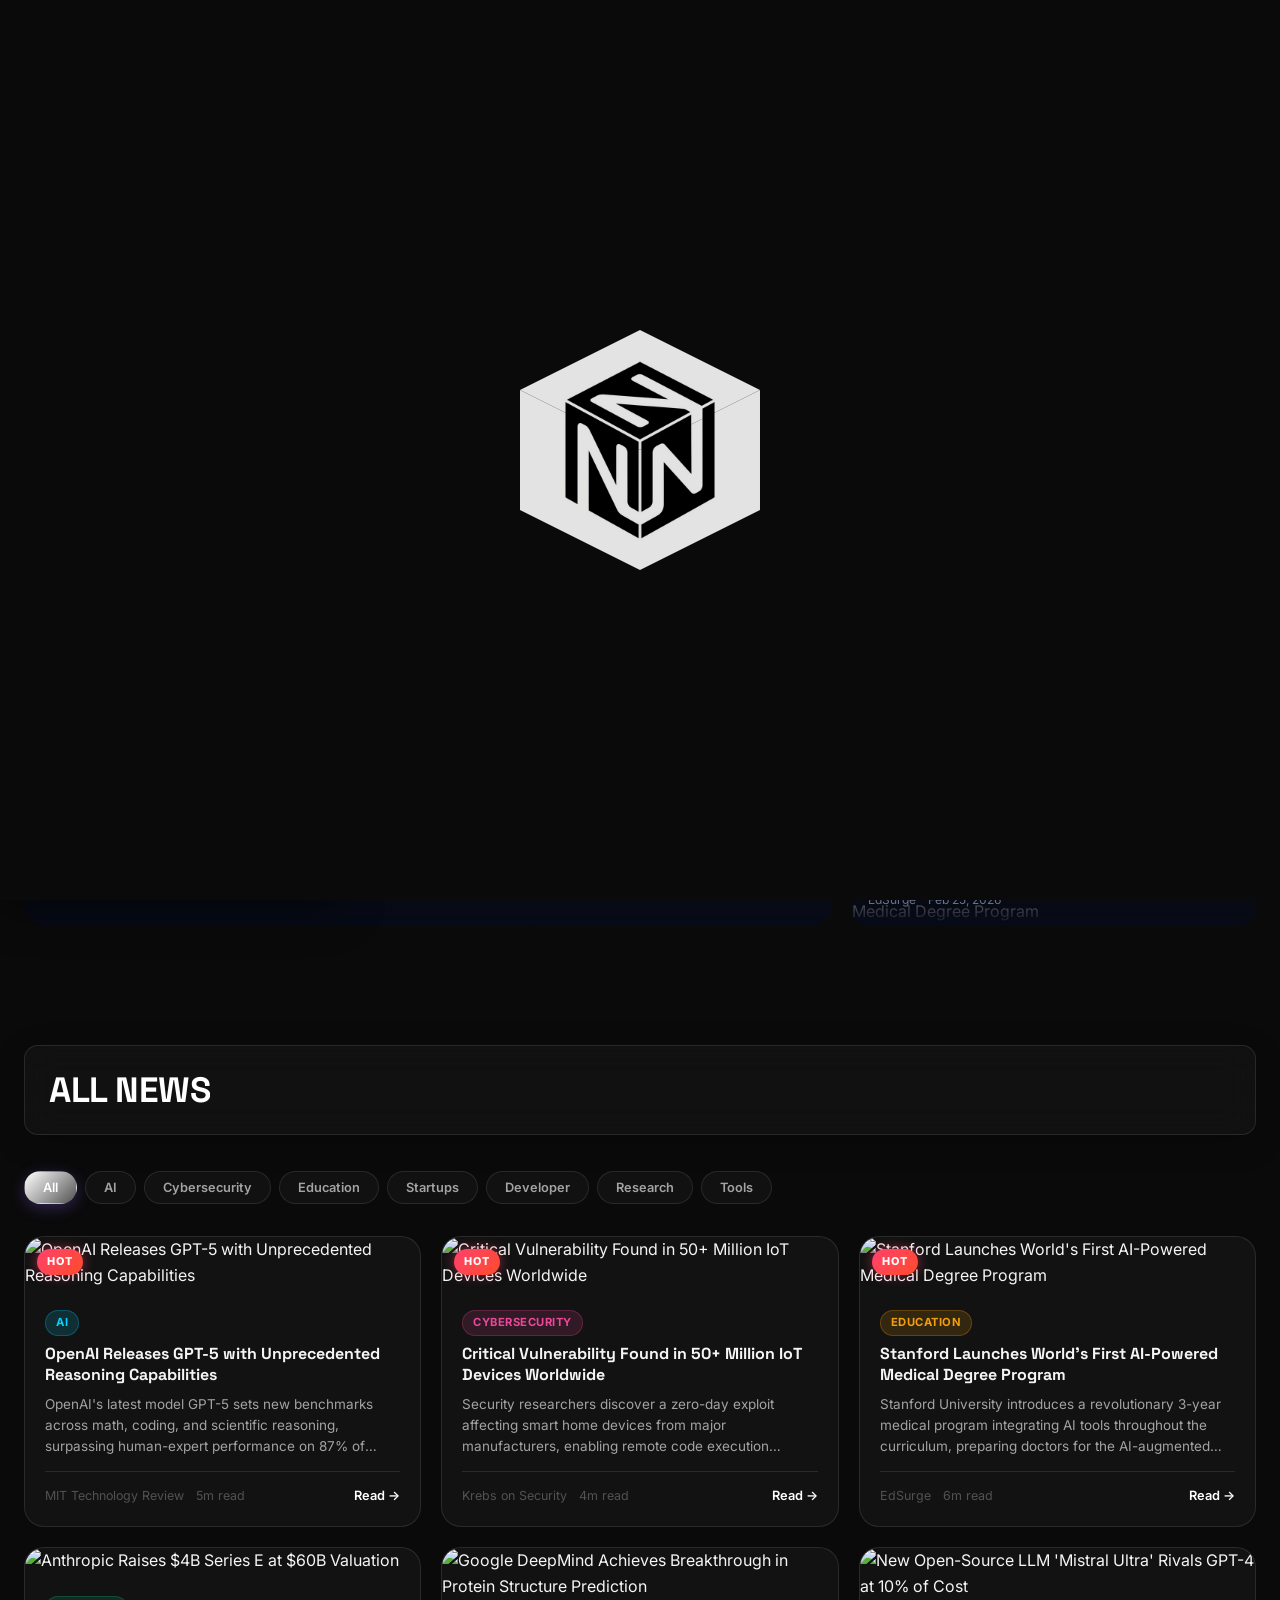
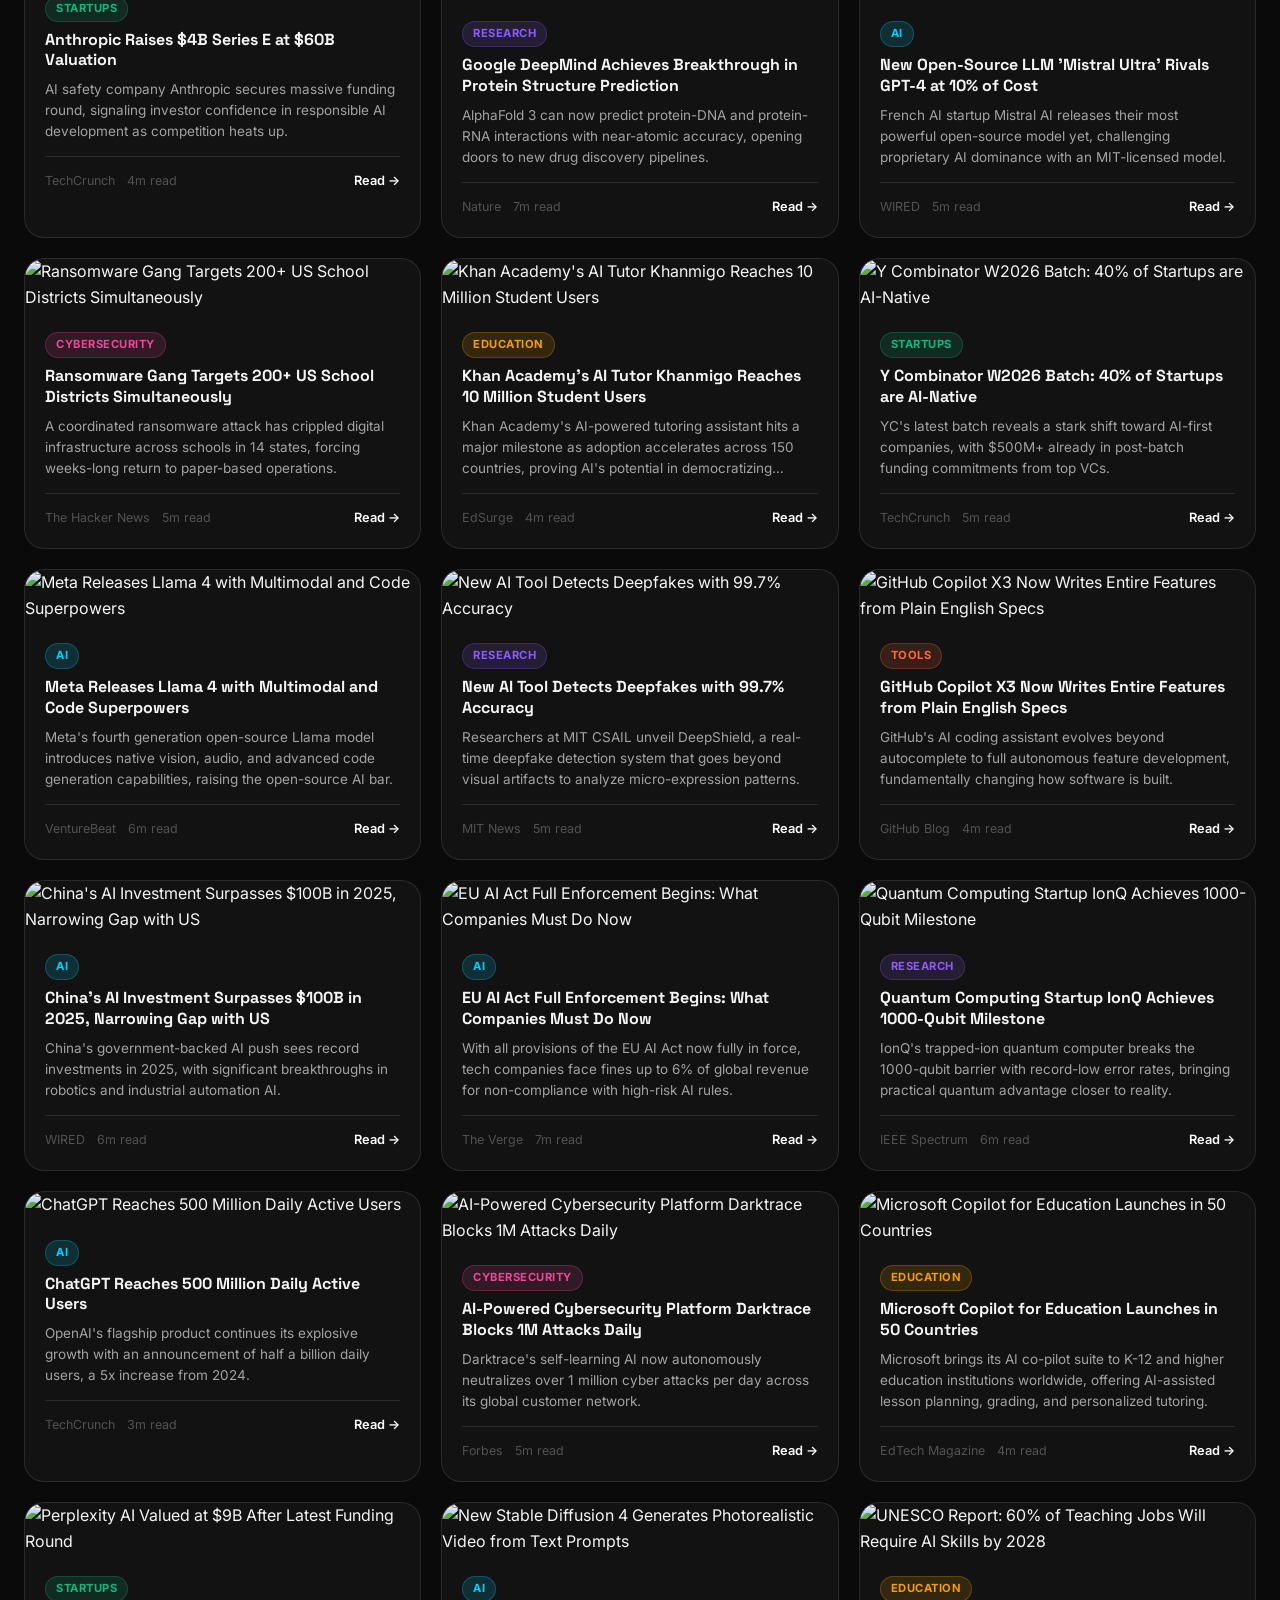
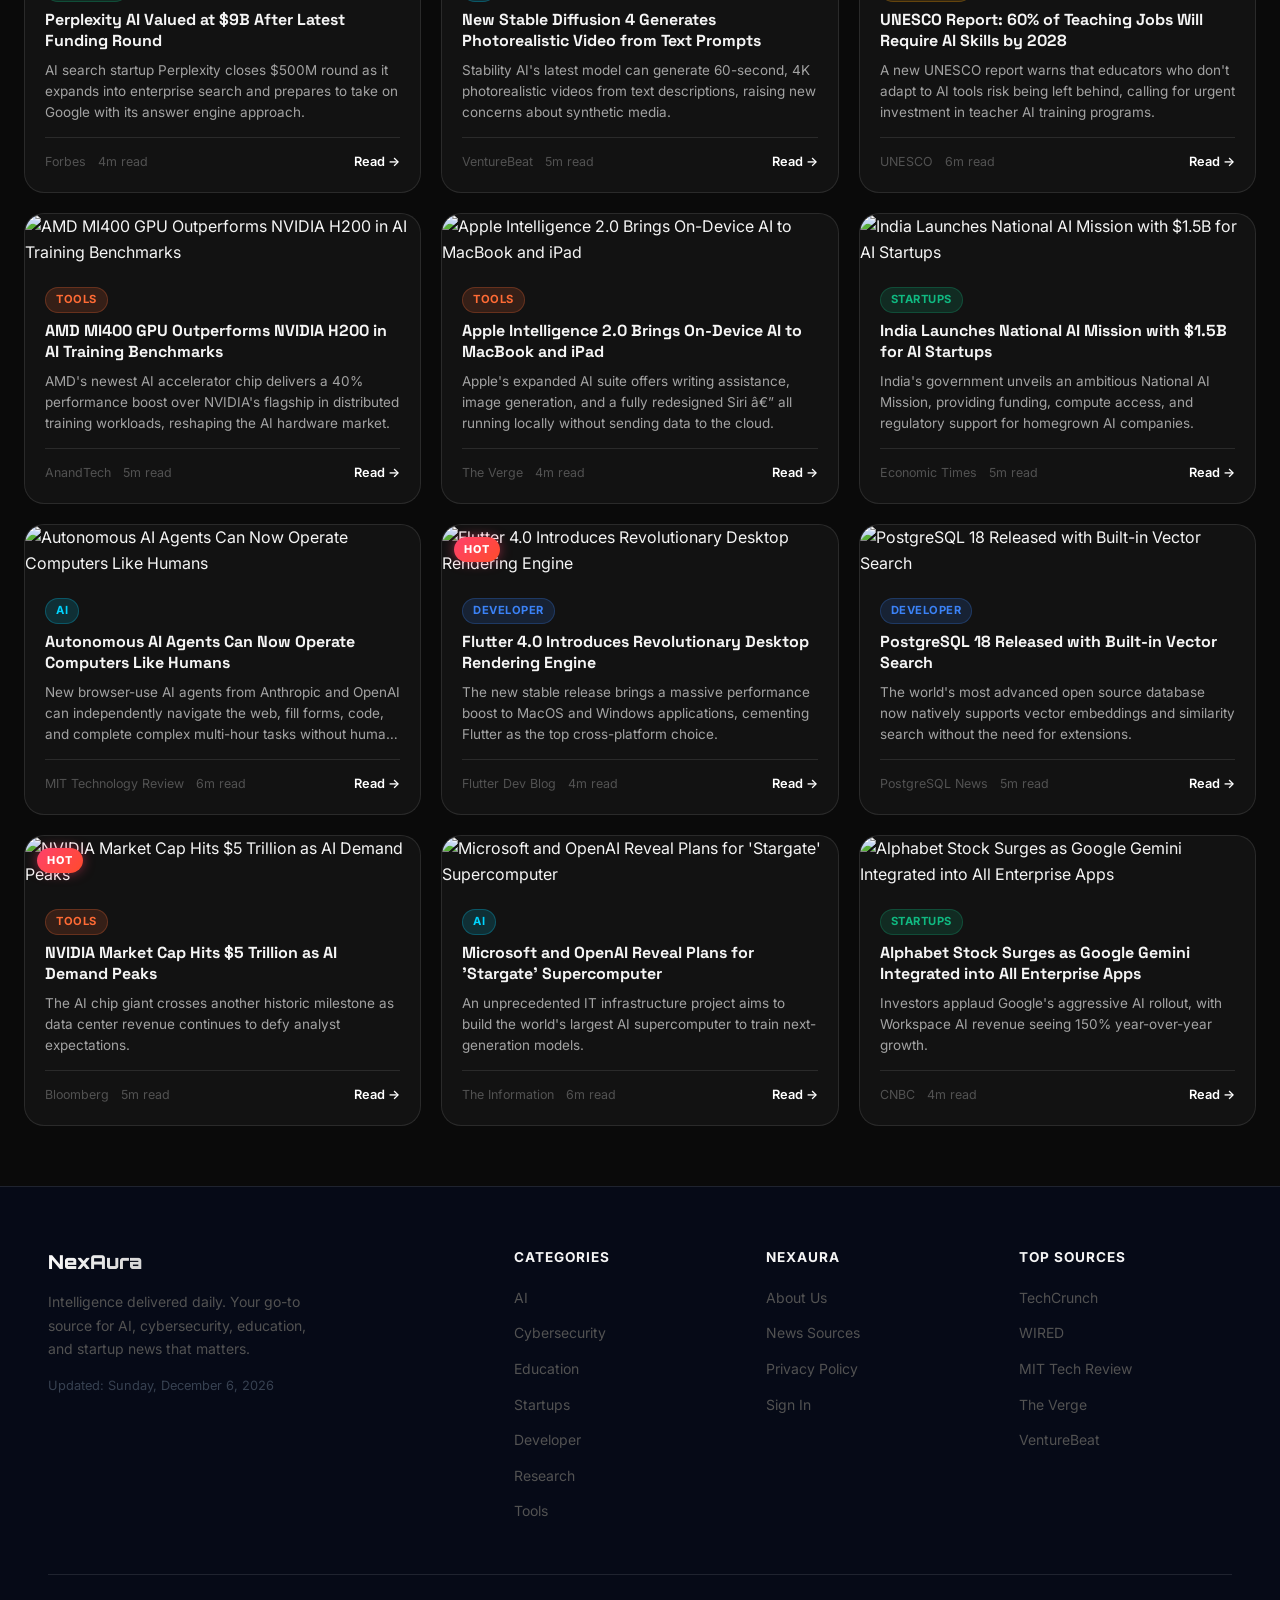
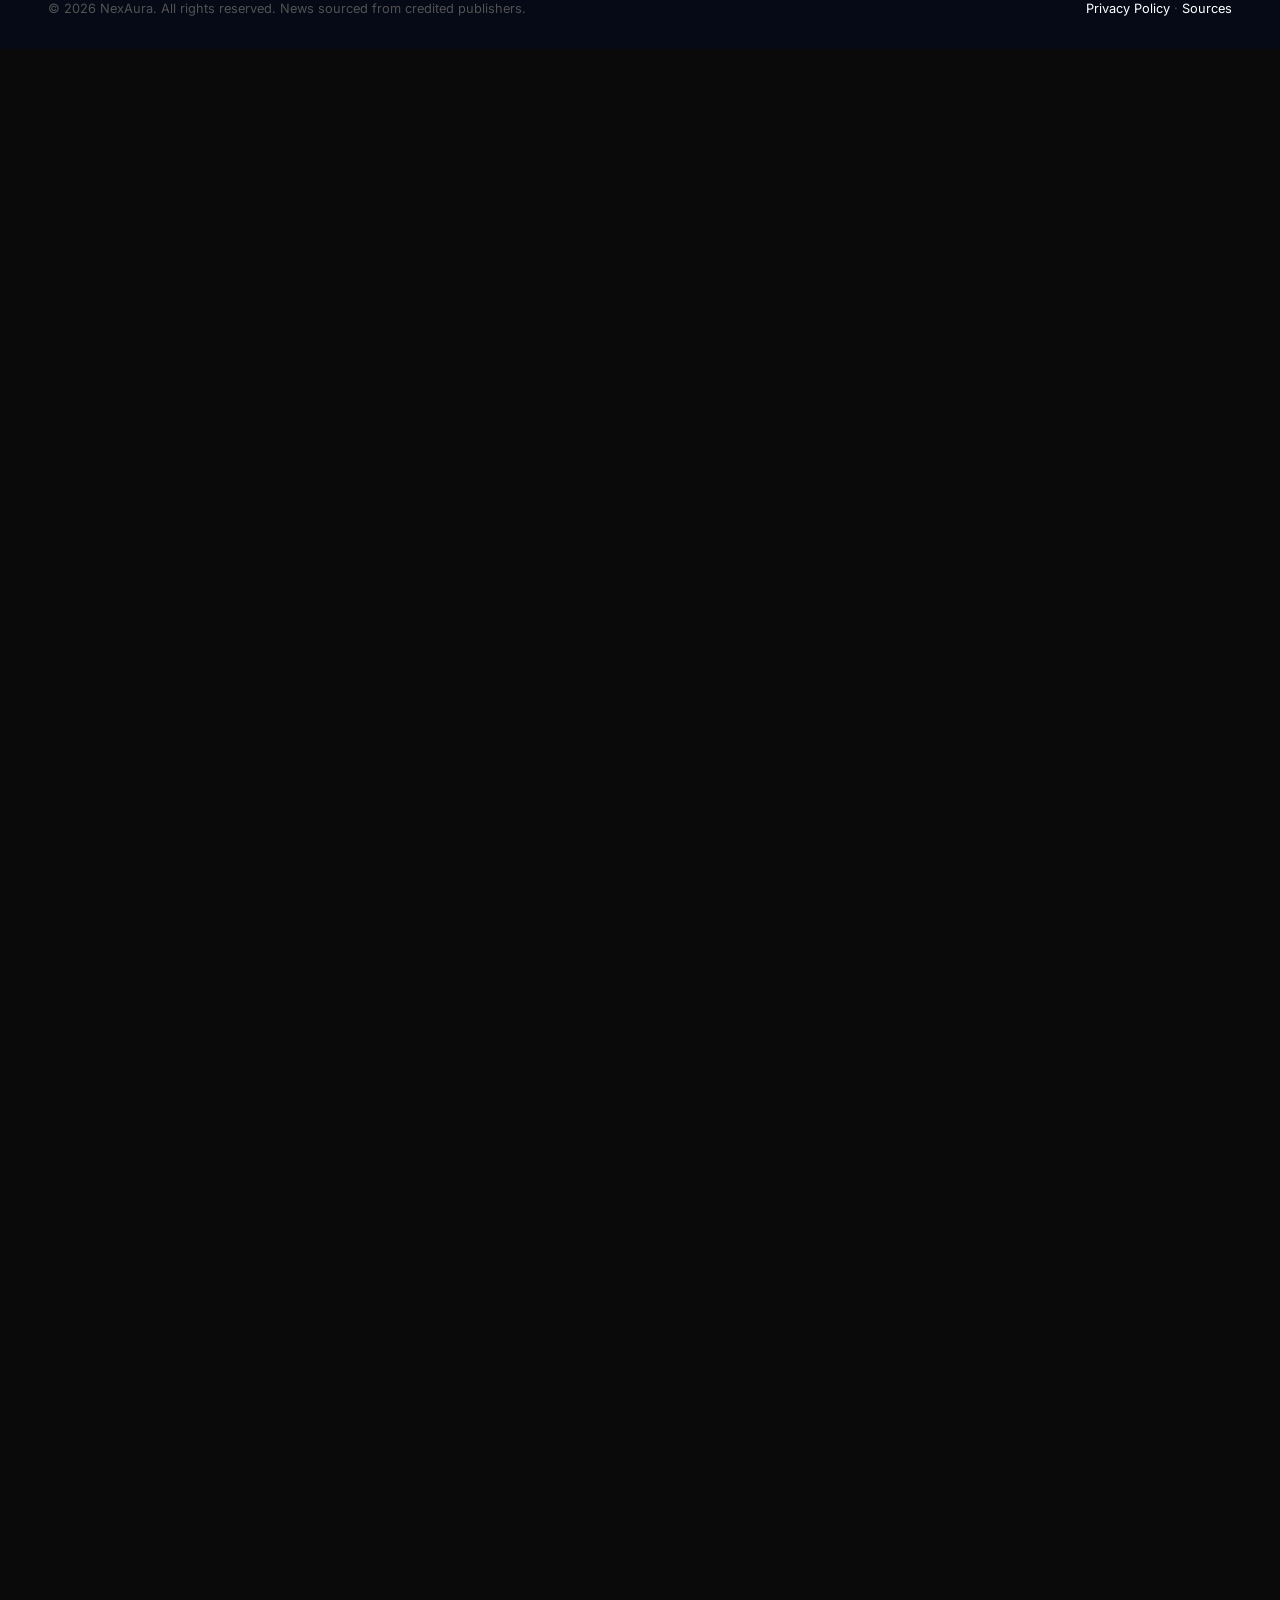
==== index.html @ 293a05e3 "Add files via upload" ====
﻿<!DOCTYPE html>
<html lang="en">

<head>
  <meta charset="UTF-8" />
  <meta name="viewport" content="width=device-width, initial-scale=1.0" />
  <title>NexAura – AI & Tech News Hub</title>
  <meta name="description"
    content="NexAura delivers the latest AI, cybersecurity, education, and startup news. Stay ahead with personalized tech intelligence." />
  <meta name="keywords"
    content="AI news, artificial intelligence, cybersecurity, tech startups, education, machine learning" />
  <link rel="icon" href="assets/logo.png" type="image/png" />
  <link rel="stylesheet" href="css/style.css" />
</head>

<body> <!-- -- Intro Loading Screen -- -->
  <div id="introLoader" class="intro-loader">
    <div class="logo-assembly" id="logoAssembly">
      <div class="logo-part part-top" style="background-image: url('assets/logo.png');"></div>
      <div class="logo-part part-left" style="background-image: url('assets/logo.png');"></div>
      <div class="logo-part part-right" style="background-image: url('assets/logo.png');"></div>
    </div>
  </div>

  <!-- Animated Background -->
  <div class="bg-streaks" aria-hidden="true">
    <div class="bg-streak"></div>
    <div class="bg-streak"></div>
    <div class="bg-streak"></div>
    <div class="bg-streak"></div>
    <div class="bg-streak"></div>
    <div class="bg-streak"></div>
    <div class="bg-streak"></div>
    <div class="bg-streak"></div>
  </div>

  <!-- ── Navbar ─────────────────────────────────────── -->
  <nav class="navbar" id="navbar">
    <a class="nav-logo" href="index.html">
      <img src="assets/logo.png" alt="NexAura Logo" />
      <span class="nav-logo-text">NexAura</span>
    </a>

    <!-- Desktop Search -->
    <div class="nav-search">
      <span class="search-icon"></span>
      <input type="text" class="search-input" placeholder="Search AI, cybersecurity, startups…" autocomplete="off" />
      <div class="search-results-dropdown" id="searchDropdown"></div>
    </div>

    <!-- Desktop Nav -->
    <div class="nav-links nav-links-desktop">
      <a href="index.html" class="nav-link active">Home</a>
      <a href="sources.html" class="nav-link">Sources</a>
      <a href="about.html" class="nav-link">About</a>
    </div>

    <a href="login.html" class="btn-login" id="navLoginBtn">
      <span></span> Sign In
    </a>

    <!-- Hamburger -->
    <div class="hamburger" id="hamburger">
      <span></span><span></span><span></span>
    </div>
  </nav>

  <!-- Mobile Nav -->
  <div class="mobile-nav" id="mobileNav">
    <a href="index.html" class="nav-link active"> Home</a>
    <a href="sources.html" class="nav-link"> Sources</a>
    <a href="about.html" class="nav-link"> About</a>
    <div class="mobile-search">
      <input type="text" class="search-input" placeholder="Search news…" autocomplete="off" />
    </div>
  </div>

  <!-- ── Hero ───────────────────────────────────────── -->
  <section class="hero relative">
    <div class="container">
      <div class="hero-badge">
        <span class="dot"></span> Live Intelligence Feed
      </div>
      <h1>
        The Future of Tech,<br />
        <span class="gradient-text">Delivered Daily</span>
      </h1>
      <p>AI breakthroughs, cybersecurity alerts, startup launches, and cutting-edge research — all in one place,
        personalized for you.</p>
      <div class="hero-actions">
        <a href="#news" class="btn btn-primary">
          Explore News
        </a>
        <a href="login.html" class="btn btn-outline">
          Personalize Feed
        </a>
      </div>
    </div>
  </section>

  <!-- ── Breaking News Ticker ────────────────────────── -->
  <div class="ticker-wrap">
    <div class="ticker-label">BREAKING</div>
    <div class="ticker-content" id="tickerContent"></div>
  </div>

  <!-- ── Main Content ────────────────────────────────── -->
  <main class="container" id="news">

    <!-- Hot News -->
    <section class="section">
      <div class="section-header">
        <h2 class="section-title">
          <span class="icon"></span>
          Hot & Trending
        </h2>
        <a href="#allNews" class="btn btn-outline" style="padding:8px 18px;font-size:0.8rem;">View All →</a>
      </div>
      <div id="hotNewsContainer"></div>
    </section>

    <!-- Personalized Section -->
    <div class="personalized-section" id="personalizedSection">
      <div class="section-header" style="margin-bottom:20px;">
        <h2 class="section-title" style="font-size:1.3rem;">
          <span class="icon">✨</span>
          Recommended for You · <span id="personalizedCatName"></span>
        </h2>
      </div>
      <div class="news-grid" id="personalizedGrid"></div>
    </div>

    <!-- Category Filter + All News -->
    <section class="section" id="allNews">
      <div class="section-header">
        <h2 class="section-title">
          All News
        </h2>
      </div>

      <!-- Category Tabs -->
      <div class="category-wrap" style="margin-bottom:28px;">
        <button class="cat-btn active" data-cat="All">All</button>
        <button class="cat-btn" data-cat="AI"> AI</button>
        <button class="cat-btn" data-cat="Cybersecurity"> Cybersecurity</button>
        <button class="cat-btn" data-cat="Education"> Education</button>
        <button class="cat-btn" data-cat="Startups"> Startups</button>
        <button class="cat-btn" data-cat="Developer"> Developer</button>
        <button class="cat-btn" data-cat="Research"> Research</button>
        <button class="cat-btn" data-cat="Tools"> Tools</button>
      </div>

      <!-- News Grid -->
      <div class="news-grid" id="newsGrid">
        <!-- Skeleton Loaders -->
        <div class="news-card">
          <div class="skeleton" style="height:200px;width:100%;border-radius:0;"></div>
          <div class="news-card-body">
            <div class="skeleton" style="height:14px;width:60%;margin-bottom:12px;"></div>
            <div class="skeleton" style="height:18px;width:90%;margin-bottom:8px;"></div>
            <div class="skeleton" style="height:14px;width:75%;margin-bottom:6px;"></div>
            <div class="skeleton" style="height:14px;width:65%;"></div>
          </div>
        </div>
        <div class="news-card">
          <div class="skeleton" style="height:200px;width:100%;border-radius:0;"></div>
          <div class="news-card-body">
            <div class="skeleton" style="height:14px;width:55%;margin-bottom:12px;"></div>
            <div class="skeleton" style="height:18px;width:85%;margin-bottom:8px;"></div>
            <div class="skeleton" style="height:14px;width:70%;margin-bottom:6px;"></div>
            <div class="skeleton" style="height:14px;width:80%;"></div>
          </div>
        </div>
        <div class="news-card">
          <div class="skeleton" style="height:200px;width:100%;border-radius:0;"></div>
          <div class="news-card-body">
            <div class="skeleton" style="height:14px;width:65%;margin-bottom:12px;"></div>
            <div class="skeleton" style="height:18px;width:80%;margin-bottom:8px;"></div>
            <div class="skeleton" style="height:14px;width:90%;margin-bottom:6px;"></div>
            <div class="skeleton" style="height:14px;width:60%;"></div>
          </div>
        </div>
      </div>
    </section>
  </main>

  <!-- ── Footer ─────────────────────────────────────── -->
  <footer class="footer">
    <div class="container">
      <div class="footer-grid">
        <div class="footer-brand">
          <h3>NexAura</h3>
          <p>Intelligence delivered daily. Your go-to source for AI, cybersecurity, education, and startup news that
            matters.</p>
          <p style="margin-top:14px;font-size:0.8rem;color:#374151;">
            Updated: <span id="footerDate"></span>
          </p>
        </div>
        <div class="footer-col">
          <h4>Categories</h4>
          <ul>
            <li><a href="#" onclick="document.querySelector('[data-cat=AI]').click();return false;"> AI</a></li>
            <li><a href="#" onclick="document.querySelector('[data-cat=Cybersecurity]').click();return false;">
                Cybersecurity</a></li>
            <li><a href="#" onclick="document.querySelector('[data-cat=Education]').click();return false;">
                Education</a></li>
            <li><a href="#" onclick="document.querySelector('[data-cat=Startups]').click();return false;">
                Startups</a></li>
            <li><a href="#" onclick="document.querySelector('[data-cat=Developer]').click();return false;">
                Developer</a></li>
            <li><a href="#" onclick="document.querySelector('[data-cat=Research]').click();return false;">
                Research</a></li>
            <li><a href="#" onclick="document.querySelector('[data-cat=Tools]').click();return false;"> Tools</a>
            </li>
          </ul>
        </div>
        <div class="footer-col">
          <h4>NexAura</h4>
          <ul>
            <li><a href="about.html">About Us</a></li>
            <li><a href="sources.html">News Sources</a></li>
            <li><a href="privacy.html">Privacy Policy</a></li>
            <li><a href="login.html">Sign In</a></li>
          </ul>
        </div>
        <div class="footer-col">
          <h4>Top Sources</h4>
          <ul>
            <li><a href="https://techcrunch.com" target="_blank">TechCrunch</a></li>
            <li><a href="https://wired.com" target="_blank">WIRED</a></li>
            <li><a href="https://technologyreview.com" target="_blank">MIT Tech Review</a></li>
            <li><a href="https://theverge.com" target="_blank">The Verge</a></li>
            <li><a href="https://venturebeat.com" target="_blank">VentureBeat</a></li>
          </ul>
        </div>
      </div>
      <div class="footer-bottom">
        <p>© 2026 NexAura. All rights reserved. News sourced from credited publishers.</p>
        <p><a href="privacy.html" style="color:var(--accent-blue);">Privacy Policy</a> · <a href="sources.html"
            style="color:var(--accent-blue);">Sources</a></p>
      </div>
    </div>
  </footer>

  <!-- ── Cookie Banner ─────────────────────────────── -->
  <div class="cookie-banner" id="cookieBanner" style="display:none;">
    <div class="cookie-text">
      🍪 We use cookies to personalize your news feed and improve your experience.
      <a href="privacy.html"> Learn more</a>
    </div>
    <div class="cookie-actions">
      <button class="btn btn-primary cookie-dismiss" id="cookieAccept">Accept All</button>
      <button class="btn btn-outline cookie-dismiss" id="cookieDecline">Decline</button>
    </div>
  </div>

  <script>
    document.getElementById('footerDate').textContent = new Date().toLocaleDateString('en-US', {
      weekday: 'long', year: 'numeric', month: 'long', day: 'numeric'
    });
  </script>
  <script src="js/main.js"></script>
  <script src="js/news.js"></script>
</body>

</html>
---- css/style.css ----
/* =====================================================
   NexAura - Main Stylesheet
   Premium AI & Tech News Website
   ===================================================== */

@import url('https://fonts.googleapis.com/css2?family=Space+Grotesk:wght@300;400;500;600;700&family=Inter:wght@300;400;500;600&family=Orbitron:wght@700;900&display=swap');

/* ── CSS Variables ──────────────────────────────────── */
:root {
    --bg-primary: #0a0a0a;
    --bg-secondary: #141414;
    --bg-card: rgba(20, 20, 20, 0.85);
    --bg-glass: rgba(255, 255, 255, 0.03);
    --border-glass: rgba(255, 255, 255, 0.1);
    --accent-blue: #ffffff;
    --accent-purple: #aaaaaa;
    --accent-pink: #d4d4d4;
    --accent-cyan: #e5e5e5;
    --accent-orange: #737373;
    --neon-blue: #ffffff;
    --neon-purple: #aaaaaa;
    --gradient-main: linear-gradient(135deg, #ffffff 0%, #aaaaaa 50%, #525252 100%);
    --gradient-card: linear-gradient(145deg, rgba(255, 255, 255, 0.05) 0%, rgba(150, 150, 150, 0.02) 100%);
    --text-primary: #f5f5f5;
    --text-secondary: #a3a3a3;
    --text-muted: #525252;
    --shadow-glow-blue: 0 0 20px rgba(255, 255, 255, 0.15);
    --shadow-glow-purple: 0 0 20px rgba(170, 170, 170, 0.15);
    --shadow-card: 0 8px 32px rgba(0, 0, 0, 0.6);
    --radius-sm: 8px;
    --radius-md: 14px;
    --radius-lg: 20px;
    --radius-xl: 28px;
    --transition: all 0.3s cubic-bezier(0.4, 0, 0.2, 1);
    --transition-slow: all 0.6s cubic-bezier(0.4, 0, 0.2, 1);
}

/* ── Reset & Base ───────────────────────────────────── */
*,
*::before,
*::after {
    box-sizing: border-box;
    margin: 0;
    padding: 0;
}

html {
    scroll-behavior: smooth;
}

body {
    font-family: 'Inter', sans-serif;
    background-color: var(--bg-primary);
    color: var(--text-primary);
    min-height: 100vh;
    overflow-x: hidden;
    line-height: 1.6;
}

a {
    text-decoration: none;
    color: inherit;
}

img {
    max-width: 100%;
    height: auto;
}

button {
    cursor: pointer;
    border: none;
    background: none;
    font-family: inherit;
}

input,
textarea {
    font-family: inherit;
}

ul {
    list-style: none;
}

/* ── Scrollbar ──────────────────────────────────────── */
::-webkit-scrollbar {
    width: 6px;
}

::-webkit-scrollbar-track {
    background: var(--bg-primary);
}

::-webkit-scrollbar-thumb {
    background: var(--accent-purple);
    border-radius: 10px;
}

::-webkit-scrollbar-thumb:hover {
    background: var(--accent-blue);
}

/* ── Background: Dot Grid + Diagonal Streaks + Aurora ── */

/* Layer 1: Subtle dot grid */
body::before {
    content: '';
    position: fixed;
    inset: 0;
    z-index: 0;
    pointer-events: none;
    background-image: radial-gradient(circle, rgba(255, 255, 255, 0.08) 1px, transparent 1px);
    background-size: 36px 36px;
    mask-image: radial-gradient(ellipse 80% 80% at 50% 50%, black 30%, transparent 100%);
    -webkit-mask-image: radial-gradient(ellipse 80% 80% at 50% 50%, black 30%, transparent 100%);
    opacity: 0.6;
}

/* Layer 2: Top monochrome glow */
body::after {
    content: '';
    position: fixed;
    inset: 0;
    z-index: 0;
    pointer-events: none;
    background:
        radial-gradient(ellipse 70% 40% at 20% 0%, rgba(255, 255, 255, 0.03) 0%, transparent 60%),
        radial-gradient(ellipse 60% 35% at 80% 0%, rgba(150, 150, 150, 0.04) 0%, transparent 60%),
        radial-gradient(ellipse 50% 30% at 50% 100%, rgba(100, 100, 100, 0.02) 0%, transparent 60%);
}

/* Layer 3: Animated diagonal light streaks */
.bg-streaks {
    position: fixed;
    inset: 0;
    z-index: 0;
    pointer-events: none;
    overflow: hidden;
}

.bg-streak {
    position: absolute;
    width: 2px;
    height: 160px;
    border-radius: 50%;
    background: linear-gradient(to bottom, transparent, rgba(255, 255, 255, 0.25), transparent);
    transform: rotate(35deg);
    animation: streakSlide linear infinite;
    opacity: 0;
}

.bg-streak:nth-child(1) {
    left: 8%;
    animation-duration: 6s;
    animation-delay: 0s;
    height: 120px;
}

.bg-streak:nth-child(2) {
    left: 18%;
    animation-duration: 9s;
    animation-delay: 1.5s;
    height: 200px;
    background: linear-gradient(to bottom, transparent, rgba(150, 150, 150, 0.3), transparent);
}

.bg-streak:nth-child(3) {
    left: 30%;
    animation-duration: 7s;
    animation-delay: 3s;
    height: 140px;
}

.bg-streak:nth-child(4) {
    left: 44%;
    animation-duration: 11s;
    animation-delay: 0.8s;
    height: 180px;
    background: linear-gradient(to bottom, transparent, rgba(200, 200, 200, 0.2), transparent);
}

.bg-streak:nth-child(5) {
    left: 57%;
    animation-duration: 8s;
    animation-delay: 2s;
    height: 130px;
}

.bg-streak:nth-child(6) {
    left: 68%;
    animation-duration: 10s;
    animation-delay: 4s;
    height: 160px;
    background: linear-gradient(to bottom, transparent, rgba(180, 180, 180, 0.3), transparent);
}

.bg-streak:nth-child(7) {
    left: 78%;
    animation-duration: 7.5s;
    animation-delay: 1s;
    height: 110px;
}

.bg-streak:nth-child(8) {
    left: 90%;
    animation-duration: 9.5s;
    animation-delay: 3.5s;
    height: 190px;
    background: linear-gradient(to bottom, transparent, rgba(255, 255, 255, 0.15), transparent);
}

@keyframes streakSlide {
    0% {
        transform: rotate(35deg) translateY(-200px);
        opacity: 0;
    }

    10% {
        opacity: 1;
    }

    90% {
        opacity: 1;
    }

    100% {
        transform: rotate(35deg) translateY(110vh);
        opacity: 0;
    }
}

/* ── Utility Classes ────────────────────────────────── */
.container {
    max-width: 1280px;
    margin: 0 auto;
    padding: 0 24px;
}

.relative {
    position: relative;
    z-index: 1;
}

.gradient-text {
    background: var(--gradient-main);
    -webkit-background-clip: text;
    -webkit-text-fill-color: transparent;
    background-clip: text;
}

.glass {
    background: var(--bg-glass);
    backdrop-filter: blur(20px);
    -webkit-backdrop-filter: blur(20px);
    border: 1px solid var(--border-glass);
}

.glow-blue {
    box-shadow: var(--shadow-glow-blue);
}

.glow-purple {
    box-shadow: var(--shadow-glow-purple);
}

/* ── Navbar ─────────────────────────────────────────── */
.navbar {
    position: fixed;
    top: 0;
    left: 0;
    right: 0;
    z-index: 1000;
    padding: 0 24px;
    height: 70px;
    display: flex;
    align-items: center;
    justify-content: space-between;
    background: rgba(7, 11, 24, 0.85);
    backdrop-filter: blur(24px);
    -webkit-backdrop-filter: blur(24px);
    border-bottom: 1px solid var(--border-glass);
    transition: var(--transition);
}

.navbar.scrolled {
    background: rgba(7, 11, 24, 0.98);
    box-shadow: 0 4px 30px rgba(0, 0, 0, 0.5);
}

.nav-logo {
    display: flex;
    align-items: center;
    gap: 10px;
    flex-shrink: 0;
}

.nav-logo img {
    width: 36px;
    height: 36px;
    border-radius: 8px;
    object-fit: cover;
}

.nav-logo-text {
    font-family: 'Inter', 'Space Grotesk', sans-serif;
    font-size: 1.5rem;
    font-weight: 900;
    text-transform: uppercase;
    letter-spacing: -0.5px;
    color: #ffffff;
    text-shadow: 0 0 16px rgba(255, 255, 255, 0.8), 0 0 32px rgba(255, 255, 255, 0.4);
}

/* Search Bar */
.nav-search {
    flex: 1;
    max-width: 480px;
    margin: 0 32px;
    position: relative;
}

.nav-search input {
    width: 100%;
    padding: 10px 20px 10px 44px;
    background: var(--bg-glass);
    border: 1px solid var(--border-glass);
    border-radius: 50px;
    color: var(--text-primary);
    font-size: 0.875rem;
    transition: var(--transition);
    outline: none;
}

.nav-search input:focus {
    border-color: var(--accent-blue);
    background: rgba(0, 212, 255, 0.05);
    box-shadow: 0 0 0 3px rgba(0, 212, 255, 0.1);
}

.nav-search input::placeholder {
    color: var(--text-muted);
}

.nav-search .search-icon {
    position: absolute;
    left: 14px;
    top: 50%;
    transform: translateY(-50%);
    color: var(--text-muted);
    font-size: 1rem;
    pointer-events: none;
}

.search-results-dropdown {
    position: absolute;
    top: calc(100% + 8px);
    left: 0;
    right: 0;
    background: #0d1325;
    border: 1px solid var(--border-glass);
    border-radius: var(--radius-md);
    max-height: 400px;
    overflow-y: auto;
    z-index: 999;
    display: none;
    box-shadow: var(--shadow-card);
}

.search-results-dropdown.active {
    display: block;
}

.search-result-item {
    padding: 12px 16px;
    cursor: pointer;
    border-bottom: 1px solid var(--border-glass);
    transition: var(--transition);
}

.search-result-item:hover {
    background: var(--bg-glass);
}

.search-result-item:last-child {
    border-bottom: none;
}

.search-result-item .result-title {
    font-size: 0.875rem;
    font-weight: 500;
    color: var(--text-primary);
    margin-bottom: 4px;
}

.search-result-item .result-meta {
    font-size: 0.75rem;
    color: var(--text-muted);
}

/* Nav Links */
.nav-links {
    display: flex;
    align-items: center;
    gap: 4px;
}

.nav-link {
    padding: 8px 14px;
    border-radius: var(--radius-sm);
    font-size: 0.875rem;
    font-weight: 500;
    color: var(--text-secondary);
    transition: var(--transition);
    white-space: nowrap;
}

.nav-link:hover {
    color: var(--text-primary);
    background: var(--bg-glass);
}

.nav-link.active {
    color: var(--accent-blue);
    background: rgba(0, 212, 255, 0.08);
}

/* Login Button */
.btn-login {
    display: flex;
    align-items: center;
    gap: 8px;
    padding: 9px 20px;
    background: rgba(255, 255, 255, 0.05);
    backdrop-filter: blur(16px);
    -webkit-backdrop-filter: blur(16px);
    border: 1px solid rgba(255, 255, 255, 0.2);
    border-radius: 50px;
    font-size: 0.875rem;
    font-weight: 700;
    color: #fff;
    transition: var(--transition);
    white-space: nowrap;
    box-shadow: 0 4px 15px rgba(0, 0, 0, 0.2);
}

.btn-login:hover {
    background: rgba(255, 255, 255, 0.1);
    transform: translateY(-1px);
    box-shadow: 0 6px 20px rgba(255, 255, 255, 0.1);
}

.hamburger {
    display: none;
    flex-direction: column;
    gap: 5px;
    cursor: pointer;
    padding: 4px;
}

.hamburger span {
    display: block;
    width: 24px;
    height: 2px;
    background: var(--text-primary);
    border-radius: 2px;
    transition: var(--transition);
}

/* ── Hero Section ───────────────────────────────────── */
.hero {
    padding: 140px 24px 60px;
    text-align: center;
    position: relative;
    overflow: hidden;
}

.hero-badge {
    display: inline-flex;
    align-items: center;
    gap: 8px;
    padding: 6px 16px;
    background: rgba(0, 212, 255, 0.1);
    border: 1px solid rgba(0, 212, 255, 0.25);
    border-radius: 50px;
    font-size: 0.8rem;
    font-weight: 600;
    color: var(--accent-blue);
    margin-bottom: 24px;
    animation: fadeInDown 0.6s ease both;
}

.hero-badge .dot {
    width: 6px;
    height: 6px;
    background: var(--accent-blue);
    border-radius: 50%;
    animation: pulse 1.5s ease-in-out infinite;
}

@keyframes pulse {

    0%,
    100% {
        opacity: 1;
        transform: scale(1);
    }

    50% {
        opacity: 0.5;
        transform: scale(0.8);
    }
}

.hero h1 {
    font-family: 'Space Grotesk', sans-serif;
    font-size: clamp(2.4rem, 5vw, 4rem);
    font-weight: 700;
    line-height: 1.15;
    margin-bottom: 20px;
    animation: fadeInDown 0.7s ease 0.1s both;
}

.hero p {
    font-size: 1.1rem;
    color: var(--text-secondary);
    max-width: 600px;
    margin: 0 auto 32px;
    animation: fadeInDown 0.8s ease 0.2s both;
}

.hero-actions {
    display: flex;
    gap: 12px;
    justify-content: center;
    flex-wrap: wrap;
    animation: fadeInDown 0.9s ease 0.3s both;
}

/* ── Breaking News Ticker ───────────────────────────── */
.ticker-wrap {
    background: rgba(0, 212, 255, 0.06);
    border-top: 1px solid rgba(0, 212, 255, 0.15);
    border-bottom: 1px solid rgba(0, 212, 255, 0.15);
    padding: 12px 0;
    overflow: hidden;
    display: flex;
    align-items: center;
    position: relative;
    z-index: 1;
}

.ticker-label {
    flex-shrink: 0;
    background: rgba(255, 255, 255, 0.08);
    backdrop-filter: blur(12px);
    -webkit-backdrop-filter: blur(12px);
    border-right: 1px solid rgba(255, 255, 255, 0.15);
    color: #fff;
    font-size: 0.75rem;
    font-weight: 800;
    padding: 6px 16px;
    border-radius: 0 4px 4px 0;
    letter-spacing: 1.5px;
    text-transform: uppercase;
    margin-right: 24px;
    white-space: nowrap;
    z-index: 2;
    box-shadow: 2px 0 10px rgba(0, 0, 0, 0.2);
}

.ticker-content {
    display: flex;
    animation: tickerScroll 45s linear infinite;
    white-space: nowrap;
}

.ticker-content:hover {
    animation-play-state: paused;
}

.ticker-item {
    display: inline-flex;
    align-items: center;
    gap: 16px;
    padding: 0 32px;
    font-size: 0.875rem;
    color: var(--text-secondary);
}

.ticker-item::after {
    content: '◆';
    color: var(--accent-purple);
    font-size: 0.5rem;
}

@keyframes tickerScroll {
    0% {
        transform: translateX(0);
    }

    100% {
        transform: translateX(-50%);
    }
}

/* ── Buttons ─────────────────────────────────────────── */
.btn {
    display: inline-flex;
    align-items: center;
    gap: 8px;
    padding: 12px 24px;
    border-radius: 50px;
    font-size: 0.9rem;
    font-weight: 600;
    transition: var(--transition);
    cursor: pointer;
    border: none;
}

.btn-primary {
    background: rgba(255, 255, 255, 0.05);
    backdrop-filter: blur(16px);
    -webkit-backdrop-filter: blur(16px);
    border: 1px solid rgba(255, 255, 255, 0.2);
    color: #fff;
    font-weight: 700;
    box-shadow: 0 4px 20px rgba(0, 0, 0, 0.2);
}

.btn-primary:hover {
    background: rgba(255, 255, 255, 0.12);
    transform: translateY(-2px);
    box-shadow: 0 8px 28px rgba(255, 255, 255, 0.15);
}

.btn-outline {
    background: transparent;
    border: 1px solid var(--border-glass);
    color: var(--text-secondary);
}

.btn-outline:hover {
    border-color: var(--accent-blue);
    color: var(--accent-blue);
    background: rgba(0, 212, 255, 0.05);
}

/* ── Section Headers ────────────────────────────────── */
.section {
    padding: 60px 0;
    position: relative;
    z-index: 1;
}

.section-header {
    display: flex;
    align-items: center;
    justify-content: space-between;
    margin-bottom: 32px;
    flex-wrap: wrap;
    gap: 16px;
    padding: 16px 24px;
    background: rgba(255, 255, 255, 0.03);
    backdrop-filter: blur(16px);
    -webkit-backdrop-filter: blur(16px);
    border: 1px solid rgba(255, 255, 255, 0.1);
    border-radius: var(--radius-md);
    box-shadow: 0 8px 32px rgba(0, 0, 0, 0.2);
}

.section-title {
    font-family: 'Space Grotesk', sans-serif;
    font-size: 2.2rem;
    font-weight: 800;
    display: flex;
    align-items: center;
    gap: 12px;
    background: linear-gradient(135deg, #ffffff 0%, var(--accent-blue) 100%);
    -webkit-background-clip: text;
    -webkit-text-fill-color: transparent;
    background-clip: text;
    letter-spacing: -0.5px;
    text-transform: uppercase;
}

.section-title .icon {
    font-size: 1.4rem;
}

/* ── Category Filter ────────────────────────────────── */
.category-wrap {
    display: flex;
    gap: 8px;
    flex-wrap: wrap;
    padding: 4px 0;
}

.cat-btn {
    padding: 8px 18px;
    border-radius: 50px;
    font-size: 0.8rem;
    font-weight: 600;
    border: 1px solid var(--border-glass);
    background: var(--bg-glass);
    color: var(--text-secondary);
    transition: var(--transition);
    cursor: pointer;
    white-space: nowrap;
    user-select: none;
}

.cat-btn:hover {
    border-color: var(--accent-blue);
    color: var(--accent-blue);
    background: rgba(0, 212, 255, 0.05);
}

.cat-btn.active {
    background: var(--gradient-main);
    border-color: transparent;
    color: #fff;
    box-shadow: 0 4px 15px rgba(139, 92, 246, 0.3);
}

/* ── Hot News Cards ─────────────────────────────────── */
.hot-grid {
    display: grid;
    grid-template-columns: 2fr 1fr;
    grid-template-rows: auto auto;
    gap: 20px;
}

.hot-card-main {
    grid-row: 1 / 3;
    position: relative;
    border-radius: var(--radius-lg);
    overflow: hidden;
    cursor: pointer;
    transform-style: preserve-3d;
    transition: transform 0.5s cubic-bezier(0.4, 0, 0.2, 1), box-shadow 0.5s ease;
}

.hot-card-main::before {
    content: '';
    position: absolute;
    inset: 0;
    background: linear-gradient(to top, rgba(7, 11, 24, 0.97) 0%, rgba(7, 11, 24, 0.5) 50%, transparent 100%);
    z-index: 1;
}

.hot-card-main img {
    width: 100%;
    height: 460px;
    object-fit: cover;
    transition: transform 0.6s ease;
}

.hot-card-main:hover img {
    transform: scale(1.06);
}

.hot-card-main:hover {
    transform: translateY(-4px) rotateX(1deg);
    box-shadow: 0 20px 60px rgba(0, 0, 0, 0.6), 0 0 30px rgba(0, 212, 255, 0.2);
}

.hot-card-content {
    position: absolute;
    bottom: 0;
    left: 0;
    right: 0;
    padding: 28px;
    z-index: 2;
}

.hot-card-side {
    position: relative;
    border-radius: var(--radius-md);
    overflow: hidden;
    cursor: pointer;
    transform-style: preserve-3d;
    transition: transform 0.4s cubic-bezier(0.4, 0, 0.2, 1), box-shadow 0.4s ease;
}

.hot-card-side::before {
    content: '';
    position: absolute;
    inset: 0;
    background: linear-gradient(to top, rgba(7, 11, 24, 0.97) 0%, rgba(7, 11, 24, 0.6) 60%, transparent 100%);
    z-index: 1;
}

.hot-card-side img {
    width: 100%;
    height: 215px;
    object-fit: cover;
    transition: transform 0.6s ease;
}

.hot-card-side:hover img {
    transform: scale(1.08);
}

.hot-card-side:hover {
    transform: translateY(-3px) rotateX(1deg) rotateY(-0.5deg);
    box-shadow: 0 16px 40px rgba(0, 0, 0, 0.5), 0 0 20px rgba(139, 92, 246, 0.2);
}

.hot-card-side .hot-card-content {
    padding: 16px;
}

/* ── HOT Badge ──────────────────────────────────────── */
.hot-badge {
    display: inline-flex;
    align-items: center;
    gap: 5px;
    padding: 4px 10px;
    background: linear-gradient(135deg, #ff416c, #ff4b2b);
    border-radius: 50px;
    font-size: 0.68rem;
    font-weight: 800;
    color: #fff;
    letter-spacing: 1px;
    text-transform: uppercase;
    margin-bottom: 10px;
    animation: hotPulse 2s ease-in-out infinite;
    box-shadow: 0 0 12px rgba(255, 65, 108, 0.5);
}

@keyframes hotPulse {

    0%,
    100% {
        box-shadow: 0 0 12px rgba(255, 65, 108, 0.5);
    }

    50% {
        box-shadow: 0 0 22px rgba(255, 65, 108, 0.8);
    }
}

.new-badge {
    display: inline-flex;
    align-items: center;
    gap: 5px;
    padding: 3px 9px;
    background: rgba(0, 212, 255, 0.15);
    border: 1px solid rgba(0, 212, 255, 0.3);
    border-radius: 50px;
    font-size: 0.68rem;
    font-weight: 700;
    color: var(--accent-blue);
    letter-spacing: 1px;
    text-transform: uppercase;
    margin-bottom: 8px;
}

/* ── Category Badge ─────────────────────────────────── */
.cat-badge {
    display: inline-block;
    padding: 3px 10px;
    border-radius: 50px;
    font-size: 0.7rem;
    font-weight: 700;
    text-transform: uppercase;
    letter-spacing: 0.5px;
    margin-bottom: 8px;
}

.cat-badge.ai {
    background: rgba(0, 212, 255, 0.15);
    color: #00d4ff;
    border: 1px solid rgba(0, 212, 255, 0.25);
}

.cat-badge.cybersecurity {
    background: rgba(236, 72, 153, 0.15);
    color: #ec4899;
    border: 1px solid rgba(236, 72, 153, 0.25);
}

.cat-badge.education {
    background: rgba(245, 158, 11, 0.15);
    color: #f59e0b;
    border: 1px solid rgba(245, 158, 11, 0.25);
}

.cat-badge.developer {
    background: rgba(59, 130, 246, 0.15);
    color: #3b82f6;
    border: 1px solid rgba(59, 130, 246, 0.25);
}

.cat-badge.startups {
    background: rgba(16, 185, 129, 0.15);
    color: #10b981;
    border: 1px solid rgba(16, 185, 129, 0.25);
}

.cat-badge.research {
    background: rgba(139, 92, 246, 0.15);
    color: #8b5cf6;
    border: 1px solid rgba(139, 92, 246, 0.25);
}

.cat-badge.tools {
    background: rgba(255, 107, 53, 0.15);
    color: #ff6b35;
    border: 1px solid rgba(255, 107, 53, 0.25);
}

/* ── Card Title ─────────────────────────────────────── */
.card-title {
    font-family: 'Space Grotesk', sans-serif;
    font-weight: 700;
    line-height: 1.3;
    color: var(--text-primary);
    transition: var(--transition);
}

.hot-card-main .card-title {
    font-size: 1.4rem;
    margin-bottom: 10px;
}

.hot-card-side .card-title {
    font-size: 0.95rem;
    margin-bottom: 6px;
}

.card-meta {
    display: flex;
    align-items: center;
    gap: 12px;
    flex-wrap: wrap;
    font-size: 0.78rem;
    color: var(--text-muted);
}

.card-meta span {
    display: flex;
    align-items: center;
    gap: 4px;
}

/* ── News Grid ──────────────────────────────────────── */
.news-grid {
    display: grid;
    grid-template-columns: repeat(auto-fill, minmax(320px, 1fr));
    gap: 20px;
}

/* 3D News Card */
.news-card {
    background: var(--bg-card);
    border: 1px solid var(--border-glass);
    border-radius: var(--radius-lg);
    overflow: hidden;
    cursor: pointer;
    transform-style: preserve-3d;
    perspective: 1000px;
    transition: transform 0.4s cubic-bezier(0.4, 0, 0.2, 1), box-shadow 0.4s ease, border-color 0.4s ease;
    animation: cardFadeIn 0.5s ease both;
    position: relative;
}

.news-card::before {
    content: '';
    position: absolute;
    inset: 0;
    border-radius: var(--radius-lg);
    background: var(--gradient-card);
    opacity: 0;
    transition: opacity 0.4s ease;
    pointer-events: none;
    z-index: 0;
}

.news-card:hover::before {
    opacity: 1;
}

.news-card:hover {
    transform: translateY(-8px) rotateX(3deg) rotateY(-1deg);
    box-shadow: 0 24px 60px rgba(0, 0, 0, 0.5), 0 0 30px rgba(0, 212, 255, 0.12);
    border-color: rgba(0, 212, 255, 0.2);
}

.news-card-img {
    width: 100%;
    height: 200px;
    object-fit: cover;
    transition: transform 0.5s ease;
}

.news-card:hover .news-card-img {
    transform: scale(1.05);
}

.news-card-body {
    padding: 20px;
    position: relative;
    z-index: 1;
}

.news-card .card-title {
    font-size: 1rem;
    margin-bottom: 8px;
}

.news-card:hover .card-title {
    color: var(--accent-blue);
}

.news-card-summary {
    font-size: 0.845rem;
    color: var(--text-secondary);
    line-height: 1.55;
    margin-bottom: 14px;
    display: -webkit-box;
    -webkit-line-clamp: 3;
    -webkit-box-orient: vertical;
    overflow: hidden;
}

.news-card-footer {
    display: flex;
    align-items: center;
    justify-content: space-between;
    padding-top: 14px;
    border-top: 1px solid var(--border-glass);
}

.read-more-btn {
    font-size: 0.8rem;
    font-weight: 600;
    color: var(--accent-blue);
    display: flex;
    align-items: center;
    gap: 6px;
    transition: var(--transition);
}

.read-more-btn:hover {
    gap: 10px;
}

@keyframes cardFadeIn {
    from {
        opacity: 0;
        transform: translateY(16px);
    }

    to {
        opacity: 1;
        transform: translateY(0);
    }
}

/* ── Personalized Section ───────────────────────────── */
.personalized-section {
    background: var(--bg-glass);
    border: 1px solid var(--border-glass);
    border-radius: var(--radius-xl);
    padding: 28px;
    margin-bottom: 40px;
    display: none;
}

.personalized-section.visible {
    display: block;
}

/* ── Cookie Banner ──────────────────────────────────── */
.cookie-banner {
    position: fixed;
    bottom: 0;
    left: 0;
    right: 0;
    z-index: 9999;
    padding: 20px 24px;
    background: rgba(13, 19, 37, 0.98);
    border-top: 1px solid var(--border-glass);
    backdrop-filter: blur(20px);
    display: flex;
    align-items: center;
    justify-content: space-between;
    gap: 20px;
    flex-wrap: wrap;
    animation: slideUp 0.5s ease;
    box-shadow: 0 -8px 30px rgba(0, 0, 0, 0.4);
}

@keyframes slideUp {
    from {
        transform: translateY(100%);
    }

    to {
        transform: translateY(0);
    }
}

.cookie-text {
    flex: 1;
    font-size: 0.875rem;
    color: var(--text-secondary);
    min-width: 260px;
}

.cookie-text a {
    color: var(--accent-blue);
    text-decoration: underline;
}

.cookie-actions {
    display: flex;
    gap: 10px;
    flex-wrap: wrap;
}

.cookie-dismiss {
    font-size: 0.8rem;
    padding: 9px 18px;
}

/* ── Article Page ───────────────────────────────────── */
.article-layout {
    display: grid;
    grid-template-columns: 1fr 360px;
    gap: 40px;
    padding-top: 100px;
    padding-bottom: 80px;
}

.article-hero-img {
    width: 100%;
    height: 400px;
    object-fit: cover;
    border-radius: var(--radius-lg);
    margin-bottom: 32px;
}

.article-title {
    font-family: 'Space Grotesk', sans-serif;
    font-size: clamp(1.6rem, 3vw, 2.4rem);
    font-weight: 700;
    line-height: 1.25;
    margin-bottom: 20px;
}

.article-meta {
    display: flex;
    align-items: center;
    gap: 20px;
    flex-wrap: wrap;
    margin-bottom: 28px;
    padding-bottom: 24px;
    border-bottom: 1px solid var(--border-glass);
    font-size: 0.875rem;
    color: var(--text-muted);
}

.article-content {
    font-size: 1rem;
    line-height: 1.8;
    color: var(--text-secondary);
}

.article-content p {
    margin-bottom: 20px;
}

/* ── Comments Section ───────────────────────────────── */
.comments-section {
    margin-top: 48px;
    padding-top: 40px;
    border-top: 1px solid var(--border-glass);
}

.comment-form {
    margin-bottom: 32px;
}

.comment-form textarea {
    width: 100%;
    padding: 16px;
    background: var(--bg-glass);
    border: 1px solid var(--border-glass);
    border-radius: var(--radius-md);
    color: var(--text-primary);
    font-size: 0.9rem;
    resize: vertical;
    min-height: 100px;
    outline: none;
    transition: var(--transition);
    line-height: 1.5;
}

.comment-form textarea:focus {
    border-color: var(--accent-blue);
    background: rgba(0, 212, 255, 0.03);
    box-shadow: 0 0 0 3px rgba(0, 212, 255, 0.08);
}

.comment-form textarea::placeholder {
    color: var(--text-muted);
}

.comment-form-footer {
    display: flex;
    align-items: center;
    justify-content: space-between;
    margin-top: 12px;
    gap: 12px;
    flex-wrap: wrap;
}

.comment-name-input {
    flex: 1;
    padding: 10px 16px;
    background: var(--bg-glass);
    border: 1px solid var(--border-glass);
    border-radius: var(--radius-sm);
    color: var(--text-primary);
    font-size: 0.875rem;
    outline: none;
    transition: var(--transition);
    min-width: 160px;
}

.comment-name-input:focus {
    border-color: var(--accent-purple);
    box-shadow: 0 0 0 3px rgba(139, 92, 246, 0.08);
}

.comment-name-input::placeholder {
    color: var(--text-muted);
}

.comment-card {
    background: var(--bg-glass);
    border: 1px solid var(--border-glass);
    border-radius: var(--radius-md);
    padding: 18px;
    margin-bottom: 14px;
    transition: var(--transition);
}

.comment-card:hover {
    border-color: rgba(139, 92, 246, 0.2);
}

.comment-header {
    display: flex;
    align-items: center;
    gap: 10px;
    margin-bottom: 10px;
}

.comment-avatar {
    width: 36px;
    height: 36px;
    border-radius: 50%;
    background: var(--gradient-main);
    display: flex;
    align-items: center;
    justify-content: center;
    font-size: 0.9rem;
    font-weight: 700;
    color: #fff;
    flex-shrink: 0;
}

.comment-name {
    font-weight: 600;
    font-size: 0.9rem;
}

.comment-date {
    font-size: 0.75rem;
    color: var(--text-muted);
    margin-left: auto;
}

.comment-text {
    font-size: 0.875rem;
    color: var(--text-secondary);
    line-height: 1.6;
}

/* ── Sidebar ────────────────────────────────────────── */
.sidebar-card {
    background: var(--bg-glass);
    border: 1px solid var(--border-glass);
    border-radius: var(--radius-lg);
    padding: 24px;
    margin-bottom: 20px;
}

.sidebar-card h3 {
    font-family: 'Space Grotesk', sans-serif;
    font-size: 1.05rem;
    font-weight: 700;
    margin-bottom: 18px;
    display: flex;
    align-items: center;
    gap: 8px;
}

.sidebar-news-item {
    display: flex;
    gap: 12px;
    padding: 12px 0;
    border-bottom: 1px solid var(--border-glass);
    cursor: pointer;
    transition: var(--transition);
}

.sidebar-news-item:last-child {
    border-bottom: none;
}

.sidebar-news-item:hover .sidebar-news-title {
    color: var(--accent-blue);
}

.sidebar-news-img {
    width: 70px;
    height: 55px;
    object-fit: cover;
    border-radius: var(--radius-sm);
    flex-shrink: 0;
}

.sidebar-news-title {
    font-size: 0.83rem;
    font-weight: 600;
    line-height: 1.4;
    margin-bottom: 4px;
    transition: var(--transition);
}

.sidebar-news-meta {
    font-size: 0.72rem;
    color: var(--text-muted);
}

/* ── Login Page ─────────────────────────────────────── */
.auth-page {
    min-height: 100vh;
    display: flex;
    align-items: center;
    justify-content: center;
    padding: 100px 24px 60px;
    position: relative;
}

.auth-card {
    width: 100%;
    max-width: 440px;
    background: rgba(13, 19, 37, 0.9);
    border: 1px solid var(--border-glass);
    border-radius: var(--radius-xl);
    padding: 40px;
    backdrop-filter: blur(30px);
    box-shadow: 0 30px 80px rgba(0, 0, 0, 0.5), 0 0 60px rgba(139, 92, 246, 0.1);
    animation: authCardIn 0.6s cubic-bezier(0.4, 0, 0.2, 1);
}

@keyframes authCardIn {
    from {
        opacity: 0;
        transform: translateY(30px) scale(0.97);
    }

    to {
        opacity: 1;
        transform: translateY(0) scale(1);
    }
}

.auth-logo {
    text-align: center;
    margin-bottom: 28px;
}

.auth-logo img {
    width: 52px;
    height: 52px;
    border-radius: 12px;
    margin-bottom: 10px;
}

.auth-logo h2 {
    font-family: 'Orbitron', monospace;
    font-size: 1.5rem;
    font-weight: 900;
    background: var(--gradient-main);
    -webkit-background-clip: text;
    -webkit-text-fill-color: transparent;
    background-clip: text;
}

.auth-logo p {
    font-size: 0.85rem;
    color: var(--text-muted);
    margin-top: 4px;
}

.auth-tabs {
    display: flex;
    gap: 4px;
    background: var(--bg-glass);
    border: 1px solid var(--border-glass);
    border-radius: 12px;
    padding: 4px;
    margin-bottom: 24px;
}

.auth-tab {
    flex: 1;
    padding: 9px;
    border-radius: 9px;
    font-size: 0.875rem;
    font-weight: 600;
    color: var(--text-muted);
    cursor: pointer;
    transition: var(--transition);
    text-align: center;
}

.auth-tab.active {
    background: var(--gradient-main);
    color: #fff;
    box-shadow: 0 2px 10px rgba(139, 92, 246, 0.3);
}

/* Social Login */
.social-login {
    display: flex;
    flex-direction: column;
    gap: 10px;
    margin-bottom: 20px;
}

.social-btn {
    display: flex;
    align-items: center;
    gap: 12px;
    padding: 13px 20px;
    border-radius: var(--radius-md);
    border: 1px solid var(--border-glass);
    background: var(--bg-glass);
    color: var(--text-primary);
    font-size: 0.9rem;
    font-weight: 500;
    cursor: pointer;
    transition: var(--transition);
    width: 100%;
}

.social-btn img {
    width: 20px;
    height: 20px;
}

.social-btn.google:hover {
    border-color: #4285F4;
    background: rgba(66, 133, 244, 0.08);
}

.social-btn.linkedin:hover {
    border-color: #0A66C2;
    background: rgba(10, 102, 194, 0.08);
}

.social-btn.github:hover {
    border-color: #6e40c9;
    background: rgba(110, 64, 201, 0.08);
}

.auth-divider {
    display: flex;
    align-items: center;
    gap: 12px;
    margin: 18px 0;
    color: var(--text-muted);
    font-size: 0.8rem;
}

.auth-divider::before,
.auth-divider::after {
    content: '';
    flex: 1;
    height: 1px;
    background: var(--border-glass);
}

/* Form */
.form-group {
    margin-bottom: 16px;
}

.form-label {
    display: block;
    font-size: 0.83rem;
    font-weight: 500;
    color: var(--text-secondary);
    margin-bottom: 6px;
}

.form-input {
    width: 100%;
    padding: 12px 16px;
    background: var(--bg-glass);
    border: 1px solid var(--border-glass);
    border-radius: var(--radius-md);
    color: var(--text-primary);
    font-size: 0.9rem;
    outline: none;
    transition: var(--transition);
}

.form-input:focus {
    border-color: var(--accent-purple);
    box-shadow: 0 0 0 3px rgba(139, 92, 246, 0.1);
    background: rgba(139, 92, 246, 0.04);
}

.form-input::placeholder {
    color: var(--text-muted);
}

.form-submit {
    width: 100%;
    padding: 14px;
    background: var(--gradient-main);
    border-radius: var(--radius-md);
    color: #fff;
    font-size: 0.95rem;
    font-weight: 700;
    cursor: pointer;
    border: none;
    margin-top: 8px;
    transition: var(--transition);
    box-shadow: 0 4px 20px rgba(139, 92, 246, 0.3);
}

.form-submit:hover {
    transform: translateY(-1px);
    box-shadow: 0 8px 28px rgba(139, 92, 246, 0.5);
}

/* ── About Page ─────────────────────────────────────── */
.about-hero {
    padding: 140px 24px 80px;
    text-align: center;
}

.creator-card {
    background: var(--bg-glass);
    border: 1px solid var(--border-glass);
    border-radius: var(--radius-xl);
    padding: 40px;
    display: flex;
    gap: 40px;
    align-items: flex-start;
    flex-wrap: wrap;
    max-width: 820px;
    margin: 0 auto 40px;
    transition: var(--transition);
}

.creator-card:hover {
    border-color: rgba(0, 212, 255, 0.2);
    transform: translateY(-3px);
    box-shadow: 0 20px 50px rgba(0, 0, 0, 0.4), 0 0 20px rgba(0, 212, 255, 0.1);
}

.creator-avatar {
    width: 120px;
    height: 120px;
    border-radius: 50%;
    background: var(--gradient-main);
    display: flex;
    align-items: center;
    justify-content: center;
    font-size: 3rem;
    flex-shrink: 0;
    box-shadow: 0 0 30px rgba(139, 92, 246, 0.4);
}

.creator-info {
    flex: 1;
    min-width: 220px;
}

.creator-name {
    font-family: 'Space Grotesk', sans-serif;
    font-size: 1.8rem;
    font-weight: 700;
    margin-bottom: 6px;
}

.creator-role {
    color: var(--accent-blue);
    font-weight: 600;
    margin-bottom: 16px;
}

.creator-bio {
    color: var(--text-secondary);
    line-height: 1.7;
    font-size: 0.95rem;
}

.stats-grid {
    display: grid;
    grid-template-columns: repeat(auto-fit, minmax(180px, 1fr));
    gap: 16px;
    margin: 40px 0;
}

.stat-card {
    background: var(--bg-glass);
    border: 1px solid var(--border-glass);
    border-radius: var(--radius-lg);
    padding: 24px;
    text-align: center;
    transition: var(--transition);
}

.stat-card:hover {
    border-color: rgba(0, 212, 255, 0.3);
    transform: translateY(-4px);
    box-shadow: 0 0 24px rgba(0, 212, 255, 0.1);
}

.stat-number {
    font-family: 'Orbitron', monospace;
    font-size: 2.2rem;
    font-weight: 900;
    background: var(--gradient-main);
    -webkit-background-clip: text;
    -webkit-text-fill-color: transparent;
    background-clip: text;
}

.stat-label {
    font-size: 0.875rem;
    color: var(--text-muted);
    margin-top: 4px;
}

/* ── Footer ─────────────────────────────────────────── */
.footer {
    background: rgba(7, 11, 24, 0.98);
    border-top: 1px solid var(--border-glass);
    padding: 60px 24px 30px;
    position: relative;
    z-index: 1;
}

.footer-grid {
    display: grid;
    grid-template-columns: 2fr 1fr 1fr 1fr;
    gap: 40px;
    margin-bottom: 40px;
}

.footer-brand h3 {
    font-family: 'Orbitron', monospace;
    font-size: 1.2rem;
    font-weight: 900;
    background: var(--gradient-main);
    -webkit-background-clip: text;
    -webkit-text-fill-color: transparent;
    background-clip: text;
    margin-bottom: 12px;
}

.footer-brand p {
    font-size: 0.875rem;
    color: var(--text-muted);
    line-height: 1.7;
    max-width: 280px;
}

.footer-col h4 {
    font-size: 0.85rem;
    font-weight: 700;
    color: var(--text-primary);
    margin-bottom: 16px;
    text-transform: uppercase;
    letter-spacing: 1px;
}

.footer-col ul li {
    margin-bottom: 10px;
}

.footer-col ul li a {
    font-size: 0.875rem;
    color: var(--text-muted);
    transition: var(--transition);
}

.footer-col ul li a:hover {
    color: var(--accent-blue);
}

.footer-bottom {
    display: flex;
    align-items: center;
    justify-content: space-between;
    padding-top: 24px;
    border-top: 1px solid var(--border-glass);
    flex-wrap: wrap;
    gap: 12px;
}

.footer-bottom p {
    font-size: 0.8rem;
    color: var(--text-muted);
}

/* ── Sources Page ───────────────────────────────────── */
.sources-grid {
    display: grid;
    grid-template-columns: repeat(auto-fill, minmax(300px, 1fr));
    gap: 20px;
    padding: 40px 0;
}

.source-card {
    background: var(--bg-glass);
    border: 1px solid var(--border-glass);
    border-radius: var(--radius-lg);
    padding: 24px;
    transition: var(--transition);
    cursor: pointer;
    transform-style: preserve-3d;
}

.source-card:hover {
    transform: translateY(-5px) rotateX(2deg);
    border-color: rgba(0, 212, 255, 0.25);
    box-shadow: 0 14px 40px rgba(0, 0, 0, 0.4), 0 0 20px rgba(0, 212, 255, 0.08);
}

.source-card h3 {
    font-size: 1.05rem;
    font-weight: 700;
    margin-bottom: 8px;
    color: var(--accent-blue);
}

.source-card p {
    font-size: 0.85rem;
    color: var(--text-muted);
    line-height: 1.6;
}

/* ── Privacy Page ───────────────────────────────────── */
.policy-content {
    max-width: 800px;
    margin: 0 auto;
    padding: 100px 24px 80px;
}

.policy-content h1 {
    font-family: 'Space Grotesk', sans-serif;
    font-size: 2.2rem;
    font-weight: 700;
    margin-bottom: 12px;
}

.policy-content .last-updated {
    color: var(--text-muted);
    font-size: 0.875rem;
    margin-bottom: 40px;
}

.policy-section {
    margin-bottom: 36px;
}

.policy-section h2 {
    font-family: 'Space Grotesk', sans-serif;
    font-size: 1.25rem;
    font-weight: 700;
    margin-bottom: 14px;
    color: var(--accent-blue);
    display: flex;
    align-items: center;
    gap: 8px;
}

.policy-section p,
.policy-section li {
    font-size: 0.925rem;
    color: var(--text-secondary);
    line-height: 1.75;
}

.policy-section ul {
    padding-left: 20px;
    margin-top: 10px;
}

.policy-section ul li {
    list-style: disc;
    margin-bottom: 6px;
}

/* ── Animations ─────────────────────────────────────── */
@keyframes fadeInDown {
    from {
        opacity: 0;
        transform: translateY(-20px);
    }

    to {
        opacity: 1;
        transform: translateY(0);
    }
}

@keyframes fadeIn {
    from {
        opacity: 0;
    }

    to {
        opacity: 1;
    }
}

@keyframes shimmer {
    0% {
        background-position: -200% 0;
    }

    100% {
        background-position: 200% 0;
    }
}

.skeleton {
    background: linear-gradient(90deg, #1a2035 25%, #232d45 50%, #1a2035 75%);
    background-size: 200% 100%;
    animation: shimmer 1.5s infinite;
    border-radius: 6px;
}

/* ── Responsive ─────────────────────────────────────── */
@media (max-width: 1024px) {
    .footer-grid {
        grid-template-columns: 1fr 1fr;
    }

    .hot-grid {
        grid-template-columns: 1fr;
    }

    .hot-card-main {
        grid-row: auto;
    }

    .hot-card-side img {
        height: 220px;
    }

    .article-layout {
        grid-template-columns: 1fr;
    }
}

@media (max-width: 768px) {
    .nav-search {
        display: none;
    }

    .nav-links-desktop {
        display: none;
    }

    .hamburger {
        display: flex;
    }

    .news-grid {
        grid-template-columns: 1fr;
    }

    .footer-grid {
        grid-template-columns: 1fr;
    }

    .creator-card {
        flex-direction: column;
        align-items: center;
        text-align: center;
    }
}

@media (max-width: 480px) {
    .hero h1 {
        font-size: 1.9rem;
    }

    .hot-card-main img {
        height: 280px;
    }
}

/* ── Mobile Nav ─────────────────────────────────────── */
.mobile-nav {
    position: fixed;
    top: 70px;
    left: 0;
    right: 0;
    background: rgba(7, 11, 24, 0.98);
    backdrop-filter: blur(20px);
    border-bottom: 1px solid var(--border-glass);
    padding: 16px 24px;
    display: flex;
    flex-direction: column;
    gap: 4px;
    z-index: 999;
    transform: translateY(-110%);
    transition: transform 0.3s ease;
}

.mobile-nav.open {
    transform: translateY(0);
}

.mobile-nav .nav-link {
    padding: 12px 16px;
    border-radius: var(--radius-sm);
    font-size: 0.95rem;
}

.mobile-search {
    margin-top: 8px;
}

.mobile-search input {
    width: 100%;
    padding: 12px 20px;
    background: var(--bg-glass);
    border: 1px solid var(--border-glass);
    border-radius: 50px;
    color: var(--text-primary);
    font-size: 0.875rem;
    outline: none;
}

/* ── No results ─────────────────────────────────────── */
.no-results {
    grid-column: 1 / -1;
    text-align: center;
    padding: 60px 20px;
    color: var(--text-muted);
}

.no-results .icon {
    font-size: 3rem;
    margin-bottom: 14px;
}

.no-results h3 {
    font-size: 1.1rem;
    margin-bottom: 6px;
    color: var(--text-secondary);
}

/* -- Intro Loading Screen ------------------------------ */
.intro-loader {
    position: fixed;
    inset: 0;
    z-index: 99999;
    background: #0a0a0a;
    display: flex;
    flex-direction: column;
    align-items: center;
    justify-content: center;
    transition: opacity 0.8s cubic-bezier(0.16, 1, 0.3, 1),
        visibility 0.8s cubic-bezier(0.16, 1, 0.3, 1);
    touch-action: none;
}

/* Entering State: Triggered on scroll */
.intro-loader.entering {
    background: rgba(10, 10, 10, 0);
    pointer-events: none;
    backdrop-filter: blur(0px);
}

.logo-assembly {
    position: fixed;
    top: 50%;
    left: 50%;
    transform: translate(-50%, -50%) scale(1);
    width: 240px;
    height: 240px;
    transition: all 1.2s cubic-bezier(0.16, 1, 0.3, 1);
    z-index: 100000;
}

/* Move to Navbar Logo Position */
.intro-loader.entering .logo-assembly {
    top: 35px;
    /* (70/2) for center alignment in navbar's 70px height */
    left: 42px;
    /* 24px padding + 18px (half of 36px image width) */
    transform: translate(-50%, -50%) scale(0.15);
    /* Scale 240px down to ~36px */
}

.logo-part {
    position: absolute;
    inset: 0;
    background-size: contain;
    background-repeat: no-repeat;
    background-position: center;
    will-change: transform, opacity;
    transition: transform 1s cubic-bezier(0.23, 1, 0.32, 1);
}

/* Clip paths for a perfect cube assembly */
.part-top {
    clip-path: polygon(50% 0%, 100% 25%, 50% 50%, 0% 25%);
    transform: translateY(-100vh);
    animation: assembleInitial 1.2s cubic-bezier(0.23, 1, 0.32, 1) forwards 0.2s;
}

.part-left {
    clip-path: polygon(0% 25%, 50% 50%, 50% 100%, 0% 75%);
    transform: translateX(-100vw);
    animation: assembleInitial 1.2s cubic-bezier(0.23, 1, 0.32, 1) forwards 0.4s;
}

.part-right {
    clip-path: polygon(50% 50%, 100% 25%, 100% 75%, 50% 100%);
    transform: translateX(100vw);
    animation: assembleInitial 1.2s cubic-bezier(0.23, 1, 0.32, 1) forwards 0.6s;
}

@keyframes assembleInitial {
    to {
        transform: translate(0, 0);
    }
}

.intro-loader.entering .loader-hint {
    display: none;
}

/* Main content reveal */
body.entering .hero,
body.entering .ticker-wrap,
body.entering .section {
    filter: blur(20px);
    opacity: 0;
    transform: scale(0.95);
    transition: all 1.4s cubic-bezier(0.16, 1, 0.3, 1);
}

body.revealed .hero,
body.revealed .ticker-wrap,
body.revealed .section {
    filter: blur(0);
    opacity: 1;
    transform: scale(1);
}

/* Hide the real navbar logo until transition is done */
body:not(.revealed) .nav-logo img {
    visibility: hidden;
}

body.revealed .logo-assembly {
    display: none;
}


/* ── Cookie Banner ─────────────────────────────────── */
.cookie-banner {
    position: fixed;
    width: 340px;
    background: rgba(15, 23, 42, 0.95);
    border: 1px solid rgba(255, 255, 255, 0.15);
    border-radius: var(--radius-lg);
    padding: 24px;
    box-shadow: 0 10px 40px rgba(0, 0, 0, 0.5);
    backdrop-filter: blur(16px);
    -webkit-backdrop-filter: blur(16px);
    z-index: 1000;
    flex-direction: column;
    gap: 16px;
    animation: slideUp 0.4s cubic-bezier(0.16, 1, 0.3, 1) forwards;
}

@keyframes slideUp {
    from {
        transform: translateY(150%);
        opacity: 0;
    }

    to {
        transform: translateY(0);
        opacity: 1;
    }
}

.cookie-text {
    font-size: 0.9rem;
    color: var(--text-primary);
    line-height: 1.5;
}

.cookie-actions {
    display: flex;
    gap: 12px;
}

.cookie-actions .cookie-dismiss {
    flex: 1;
    padding: 8px 12px;
    font-size: 0.85rem;
}
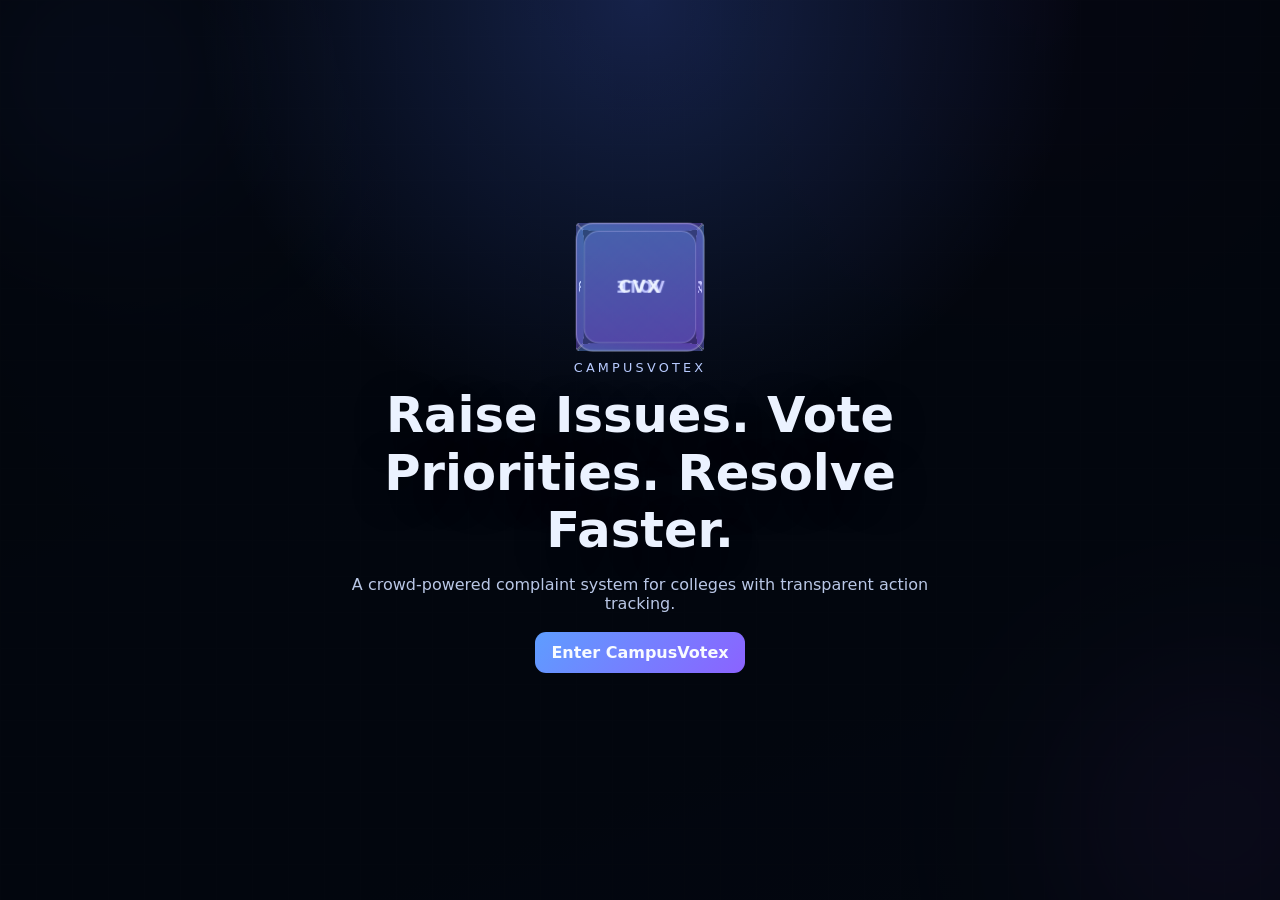
==== commit 280569e3: "Rework CampusVotex with role-based login and smart issue workflow" ====
--- a/index.html
+++ b/index.html
@@ -1,266 +1,166 @@
-﻿<!DOCTYPE html>
-<html lang="en">
-
-<head>
-  <meta charset="UTF-8" />
-  <meta name="viewport" content="width=device-width, initial-scale=1.0" />
-  <title>NexAura – AI & Tech News Hub</title>
-  <meta name="description"
-    content="NexAura delivers the latest AI, cybersecurity, education, and startup news. Stay ahead with personalized tech intelligence." />
-  <meta name="keywords"
-    content="AI news, artificial intelligence, cybersecurity, tech startups, education, machine learning" />
-  <link rel="icon" href="assets/logo.png" type="image/png" />
-  <link rel="stylesheet" href="css/style.css" />
-</head>
-
-<body> <!-- -- Intro Loading Screen -- -->
-  <div id="introLoader" class="intro-loader">
-    <div class="logo-assembly" id="logoAssembly">
-      <div class="logo-part part-top" style="background-image: url('assets/logo.png');"></div>
-      <div class="logo-part part-left" style="background-image: url('assets/logo.png');"></div>
-      <div class="logo-part part-right" style="background-image: url('assets/logo.png');"></div>
-    </div>
-  </div>
-
-  <!-- Animated Background -->
-  <div class="bg-streaks" aria-hidden="true">
-    <div class="bg-streak"></div>
-    <div class="bg-streak"></div>
-    <div class="bg-streak"></div>
-    <div class="bg-streak"></div>
-    <div class="bg-streak"></div>
-    <div class="bg-streak"></div>
-    <div class="bg-streak"></div>
-    <div class="bg-streak"></div>
-  </div>
-
-  <!-- ── Navbar ─────────────────────────────────────── -->
-  <nav class="navbar" id="navbar">
-    <a class="nav-logo" href="index.html">
-      <img src="assets/logo.png" alt="NexAura Logo" />
-      <span class="nav-logo-text">NexAura</span>
-    </a>
-
-    <!-- Desktop Search -->
-    <div class="nav-search">
-      <span class="search-icon"></span>
-      <input type="text" class="search-input" placeholder="Search AI, cybersecurity, startups…" autocomplete="off" />
-      <div class="search-results-dropdown" id="searchDropdown"></div>
-    </div>
-
-    <!-- Desktop Nav -->
-    <div class="nav-links nav-links-desktop">
-      <a href="index.html" class="nav-link active">Home</a>
-      <a href="sources.html" class="nav-link">Sources</a>
-      <a href="about.html" class="nav-link">About</a>
-    </div>
-
-    <a href="login.html" class="btn-login" id="navLoginBtn">
-      <span></span> Sign In
-    </a>
-
-    <!-- Hamburger -->
-    <div class="hamburger" id="hamburger">
-      <span></span><span></span><span></span>
-    </div>
-  </nav>
-
-  <!-- Mobile Nav -->
-  <div class="mobile-nav" id="mobileNav">
-    <a href="index.html" class="nav-link active"> Home</a>
-    <a href="sources.html" class="nav-link"> Sources</a>
-    <a href="about.html" class="nav-link"> About</a>
-    <div class="mobile-search">
-      <input type="text" class="search-input" placeholder="Search news…" autocomplete="off" />
-    </div>
-  </div>
-
-  <!-- ── Hero ───────────────────────────────────────── -->
-  <section class="hero relative">
-    <div class="container">
-      <div class="hero-badge">
-        <span class="dot"></span> Live Intelligence Feed
-      </div>
-      <h1>
-        The Future of Tech,<br />
-        <span class="gradient-text">Delivered Daily</span>
-      </h1>
-      <p>AI breakthroughs, cybersecurity alerts, startup launches, and cutting-edge research — all in one place,
-        personalized for you.</p>
-      <div class="hero-actions">
-        <a href="#news" class="btn btn-primary">
-          Explore News
-        </a>
-        <a href="login.html" class="btn btn-outline">
-          Personalize Feed
-        </a>
-      </div>
-    </div>
-  </section>
-
-  <!-- ── Breaking News Ticker ────────────────────────── -->
-  <div class="ticker-wrap">
-    <div class="ticker-label">BREAKING</div>
-    <div class="ticker-content" id="tickerContent"></div>
-  </div>
-
-  <!-- ── Main Content ────────────────────────────────── -->
-  <main class="container" id="news">
-
-    <!-- Hot News -->
-    <section class="section">
-      <div class="section-header">
-        <h2 class="section-title">
-          <span class="icon"></span>
-          Hot & Trending
-        </h2>
-        <a href="#allNews" class="btn btn-outline" style="padding:8px 18px;font-size:0.8rem;">View All →</a>
-      </div>
-      <div id="hotNewsContainer"></div>
-    </section>
-
-    <!-- Personalized Section -->
-    <div class="personalized-section" id="personalizedSection">
-      <div class="section-header" style="margin-bottom:20px;">
-        <h2 class="section-title" style="font-size:1.3rem;">
-          <span class="icon">✨</span>
-          Recommended for You · <span id="personalizedCatName"></span>
-        </h2>
-      </div>
-      <div class="news-grid" id="personalizedGrid"></div>
-    </div>
-
-    <!-- Category Filter + All News -->
-    <section class="section" id="allNews">
-      <div class="section-header">
-        <h2 class="section-title">
-          All News
-        </h2>
-      </div>
-
-      <!-- Category Tabs -->
-      <div class="category-wrap" style="margin-bottom:28px;">
-        <button class="cat-btn active" data-cat="All">All</button>
-        <button class="cat-btn" data-cat="AI"> AI</button>
-        <button class="cat-btn" data-cat="Cybersecurity"> Cybersecurity</button>
-        <button class="cat-btn" data-cat="Education"> Education</button>
-        <button class="cat-btn" data-cat="Startups"> Startups</button>
-        <button class="cat-btn" data-cat="Developer"> Developer</button>
-        <button class="cat-btn" data-cat="Research"> Research</button>
-        <button class="cat-btn" data-cat="Tools"> Tools</button>
-      </div>
-
-      <!-- News Grid -->
-      <div class="news-grid" id="newsGrid">
-        <!-- Skeleton Loaders -->
-        <div class="news-card">
-          <div class="skeleton" style="height:200px;width:100%;border-radius:0;"></div>
-          <div class="news-card-body">
-            <div class="skeleton" style="height:14px;width:60%;margin-bottom:12px;"></div>
-            <div class="skeleton" style="height:18px;width:90%;margin-bottom:8px;"></div>
-            <div class="skeleton" style="height:14px;width:75%;margin-bottom:6px;"></div>
-            <div class="skeleton" style="height:14px;width:65%;"></div>
-          </div>
-        </div>
-        <div class="news-card">
-          <div class="skeleton" style="height:200px;width:100%;border-radius:0;"></div>
-          <div class="news-card-body">
-            <div class="skeleton" style="height:14px;width:55%;margin-bottom:12px;"></div>
-            <div class="skeleton" style="height:18px;width:85%;margin-bottom:8px;"></div>
-            <div class="skeleton" style="height:14px;width:70%;margin-bottom:6px;"></div>
-            <div class="skeleton" style="height:14px;width:80%;"></div>
-          </div>
-        </div>
-        <div class="news-card">
-          <div class="skeleton" style="height:200px;width:100%;border-radius:0;"></div>
-          <div class="news-card-body">
-            <div class="skeleton" style="height:14px;width:65%;margin-bottom:12px;"></div>
-            <div class="skeleton" style="height:18px;width:80%;margin-bottom:8px;"></div>
-            <div class="skeleton" style="height:14px;width:90%;margin-bottom:6px;"></div>
-            <div class="skeleton" style="height:14px;width:60%;"></div>
-          </div>
-        </div>
-      </div>
-    </section>
-  </main>
-
-  <!-- ── Footer ─────────────────────────────────────── -->
-  <footer class="footer">
-    <div class="container">
-      <div class="footer-grid">
-        <div class="footer-brand">
-          <h3>NexAura</h3>
-          <p>Intelligence delivered daily. Your go-to source for AI, cybersecurity, education, and startup news that
-            matters.</p>
-          <p style="margin-top:14px;font-size:0.8rem;color:#374151;">
-            Updated: <span id="footerDate"></span>
-          </p>
-        </div>
-        <div class="footer-col">
-          <h4>Categories</h4>
-          <ul>
-            <li><a href="#" onclick="document.querySelector('[data-cat=AI]').click();return false;"> AI</a></li>
-            <li><a href="#" onclick="document.querySelector('[data-cat=Cybersecurity]').click();return false;">
-                Cybersecurity</a></li>
-            <li><a href="#" onclick="document.querySelector('[data-cat=Education]').click();return false;">
-                Education</a></li>
-            <li><a href="#" onclick="document.querySelector('[data-cat=Startups]').click();return false;">
-                Startups</a></li>
-            <li><a href="#" onclick="document.querySelector('[data-cat=Developer]').click();return false;">
-                Developer</a></li>
-            <li><a href="#" onclick="document.querySelector('[data-cat=Research]').click();return false;">
-                Research</a></li>
-            <li><a href="#" onclick="document.querySelector('[data-cat=Tools]').click();return false;"> Tools</a>
-            </li>
-          </ul>
-        </div>
-        <div class="footer-col">
-          <h4>NexAura</h4>
-          <ul>
-            <li><a href="about.html">About Us</a></li>
-            <li><a href="sources.html">News Sources</a></li>
-            <li><a href="privacy.html">Privacy Policy</a></li>
-            <li><a href="login.html">Sign In</a></li>
-          </ul>
-        </div>
-        <div class="footer-col">
-          <h4>Top Sources</h4>
-          <ul>
-            <li><a href="https://techcrunch.com" target="_blank">TechCrunch</a></li>
-            <li><a href="https://wired.com" target="_blank">WIRED</a></li>
-            <li><a href="https://technologyreview.com" target="_blank">MIT Tech Review</a></li>
-            <li><a href="https://theverge.com" target="_blank">The Verge</a></li>
-            <li><a href="https://venturebeat.com" target="_blank">VentureBeat</a></li>
-          </ul>
-        </div>
-      </div>
-      <div class="footer-bottom">
-        <p>© 2026 NexAura. All rights reserved. News sourced from credited publishers.</p>
-        <p><a href="privacy.html" style="color:var(--accent-blue);">Privacy Policy</a> · <a href="sources.html"
-            style="color:var(--accent-blue);">Sources</a></p>
-      </div>
-    </div>
-  </footer>
-
-  <!-- ── Cookie Banner ─────────────────────────────── -->
-  <div class="cookie-banner" id="cookieBanner" style="display:none;">
-    <div class="cookie-text">
-      🍪 We use cookies to personalize your news feed and improve your experience.
-      <a href="privacy.html"> Learn more</a>
-    </div>
-    <div class="cookie-actions">
-      <button class="btn btn-primary cookie-dismiss" id="cookieAccept">Accept All</button>
-      <button class="btn btn-outline cookie-dismiss" id="cookieDecline">Decline</button>
-    </div>
-  </div>
-
-  <script>
-    document.getElementById('footerDate').textContent = new Date().toLocaleDateString('en-US', {
-      weekday: 'long', year: 'numeric', month: 'long', day: 'numeric'
-    });
-  </script>
-  <script src="js/main.js"></script>
-  <script src="js/news.js"></script>
-</body>
-
-</html>+<!DOCTYPE html>
+<html lang="en">
+
+<head>
+  <meta charset="UTF-8" />
+  <meta name="viewport" content="width=device-width, initial-scale=1.0" />
+  <title>CampusVotex | Smart Campus Complaint & Voting</title>
+  <meta name="description"
+    content="CampusVotex helps students raise campus issues, prioritize them with votes, and lets staff resolve them with transparent updates." />
+  <link rel="icon" type="image/svg+xml" href="assets/campusvotex-logo.svg" />
+  <link rel="stylesheet" href="css/style.css" />
+</head>
+
+<body>
+  <div class="bg-orb orb-one"></div>
+  <div class="bg-orb orb-two"></div>
+  <div class="bg-grid" aria-hidden="true"></div>
+
+  <div id="entryOverlay" class="entry-overlay">
+    <div class="entry-scene">
+      <div class="logo-3d-wrap" aria-hidden="true">
+        <div class="logo-3d">
+          <span class="face front">CVX</span>
+          <span class="face back">VOTE</span>
+          <span class="face right">CARE</span>
+          <span class="face left">FIX</span>
+          <span class="face top">ACT</span>
+          <span class="face bottom">NOW</span>
+        </div>
+      </div>
+      <p class="entry-tag">CampusVotex</p>
+      <h1>Raise Issues. Vote Priorities. Resolve Faster.</h1>
+      <p class="entry-text">A crowd-powered complaint system for colleges with transparent action tracking.</p>
+      <button id="enterPortalBtn" class="btn btn-primary">Enter CampusVotex</button>
+    </div>
+  </div>
+
+  <div id="authModal" class="auth-modal hidden">
+    <div class="glass-card auth-card">
+      <div class="logo-line">
+        <img src="assets/campusvotex-logo.svg" alt="CampusVotex logo" class="brand-logo" />
+        <h2>CampusVotex Login</h2>
+      </div>
+      <p class="muted">Sign in with your college register ID and password.</p>
+      <form id="loginForm" class="form-grid single-col">
+        <label>
+          Role
+          <select id="role" required>
+            <option value="student">Student</option>
+            <option value="staff">Teacher / Staff</option>
+          </select>
+        </label>
+        <label>
+          College Register No.
+          <input id="registerNo" type="text" maxlength="20" required placeholder="eg: 23CSE104" />
+        </label>
+        <label>
+          Password
+          <input id="password" type="password" required placeholder="Enter password" />
+        </label>
+        <button class="btn btn-primary" type="submit">Login</button>
+      </form>
+      <p id="loginHint" class="hint"></p>
+    </div>
+  </div>
+
+  <div id="app" class="hidden">
+    <header class="topbar glass-card">
+      <div class="container topbar-inner">
+        <div class="brand-wrap">
+          <img src="assets/campusvotex-logo.svg" alt="CampusVotex logo" class="brand-logo" />
+          <div>
+            <p class="badge">Smart Complaint Platform</p>
+            <h2 class="brand-title">CampusVotex</h2>
+            <p class="subtitle">Crowd-based priority system for college problem solving.</p>
+          </div>
+        </div>
+        <div class="user-panel">
+          <div id="sessionInfo" class="session-info"></div>
+          <button id="logoutBtn" class="btn btn-ghost">Logout</button>
+        </div>
+      </div>
+    </header>
+
+    <main class="container layout">
+      <section class="glass-card stats-grid">
+        <article>
+          <h3>Total Open Issues</h3>
+          <p id="statOpen" class="stat-value">0</p>
+        </article>
+        <article>
+          <h3>Top Voted Issue</h3>
+          <p id="statTopTitle" class="stat-value small">-</p>
+          <p id="statTopVotes" class="muted">0 votes</p>
+        </article>
+        <article>
+          <h3>High Priority Alerts</h3>
+          <p id="statAlerts" class="stat-value">0</p>
+        </article>
+      </section>
+
+      <section class="glass-card">
+        <h3>Post an Issue</h3>
+        <p class="muted">Required: title, class or location, and short description.</p>
+        <form id="issueForm" class="form-grid">
+          <label>
+            Title
+            <input type="text" id="title" required maxlength="90" placeholder="Projector not working" />
+          </label>
+          <label>
+            Class / Location
+            <input type="text" id="location" required maxlength="70" placeholder="CSE Class A / Lab-2" />
+          </label>
+          <label class="full">
+            Small Description
+            <textarea id="description" rows="4" required maxlength="300"
+              placeholder="Briefly explain the issue and impact..."></textarea>
+          </label>
+          <button type="submit" class="btn btn-primary">Submit Issue</button>
+        </form>
+      </section>
+
+      <section class="glass-card">
+        <div class="list-head">
+          <h3>Community Issue Board</h3>
+          <div class="controls">
+            <select id="statusFilter">
+              <option value="all">All</option>
+              <option value="Open">Open</option>
+              <option value="In Progress">In Progress</option>
+              <option value="Resolved">Resolved</option>
+            </select>
+            <span id="issueCount">0 issues</span>
+          </div>
+        </div>
+
+        <p id="staffAlarm" class="alarm hidden"></p>
+        <div id="topProblems" class="top-problems"></div>
+        <div id="issueList" class="issue-list"></div>
+      </section>
+
+      <section class="glass-card">
+        <h3>Resolution Ratings</h3>
+        <p class="muted">After an issue is resolved, students can rate the solution quality.</p>
+        <div id="ratingList" class="rating-list"></div>
+      </section>
+
+      <section class="glass-card" id="about">
+        <h3>About CampusVotex</h3>
+        <p>CampusVotex is a college-focused complaint management platform where students report problems and vote for
+          priorities. Staff members update issue status as the work progresses, making resolution transparent and
+          accountable for everyone.</p>
+        <ul>
+          <li>Students can post and vote issues.</li>
+          <li>Teachers / staff can update issue status and close issues.</li>
+          <li>High-voted unresolved issues trigger staff alerts.</li>
+          <li>Similar issues are auto-merged using AI-style text similarity logic.</li>
+        </ul>
+      </section>
+    </main>
+  </div>
+
+  <script src="js/main.js"></script>
+</body>
+
+</html>
--- a/css/style.css
+++ b/css/style.css
@@ -1,2136 +1,469 @@
-/* =====================================================
-   NexAura - Main Stylesheet
-   Premium AI & Tech News Website
-   ===================================================== */
-
-@import url('https://fonts.googleapis.com/css2?family=Space+Grotesk:wght@300;400;500;600;700&family=Inter:wght@300;400;500;600&family=Orbitron:wght@700;900&display=swap');
-
-/* ── CSS Variables ──────────────────────────────────── */
-:root {
-    --bg-primary: #0a0a0a;
-    --bg-secondary: #141414;
-    --bg-card: rgba(20, 20, 20, 0.85);
-    --bg-glass: rgba(255, 255, 255, 0.03);
-    --border-glass: rgba(255, 255, 255, 0.1);
-    --accent-blue: #ffffff;
-    --accent-purple: #aaaaaa;
-    --accent-pink: #d4d4d4;
-    --accent-cyan: #e5e5e5;
-    --accent-orange: #737373;
-    --neon-blue: #ffffff;
-    --neon-purple: #aaaaaa;
-    --gradient-main: linear-gradient(135deg, #ffffff 0%, #aaaaaa 50%, #525252 100%);
-    --gradient-card: linear-gradient(145deg, rgba(255, 255, 255, 0.05) 0%, rgba(150, 150, 150, 0.02) 100%);
-    --text-primary: #f5f5f5;
-    --text-secondary: #a3a3a3;
-    --text-muted: #525252;
-    --shadow-glow-blue: 0 0 20px rgba(255, 255, 255, 0.15);
-    --shadow-glow-purple: 0 0 20px rgba(170, 170, 170, 0.15);
-    --shadow-card: 0 8px 32px rgba(0, 0, 0, 0.6);
-    --radius-sm: 8px;
-    --radius-md: 14px;
-    --radius-lg: 20px;
-    --radius-xl: 28px;
-    --transition: all 0.3s cubic-bezier(0.4, 0, 0.2, 1);
-    --transition-slow: all 0.6s cubic-bezier(0.4, 0, 0.2, 1);
-}
-
-/* ── Reset & Base ───────────────────────────────────── */
-*,
-*::before,
-*::after {
-    box-sizing: border-box;
-    margin: 0;
-    padding: 0;
-}
-
-html {
-    scroll-behavior: smooth;
-}
-
-body {
-    font-family: 'Inter', sans-serif;
-    background-color: var(--bg-primary);
-    color: var(--text-primary);
-    min-height: 100vh;
-    overflow-x: hidden;
-    line-height: 1.6;
-}
-
-a {
-    text-decoration: none;
-    color: inherit;
-}
-
-img {
-    max-width: 100%;
-    height: auto;
-}
-
-button {
-    cursor: pointer;
-    border: none;
-    background: none;
-    font-family: inherit;
-}
-
-input,
-textarea {
-    font-family: inherit;
-}
-
-ul {
-    list-style: none;
-}
-
-/* ── Scrollbar ──────────────────────────────────────── */
-::-webkit-scrollbar {
-    width: 6px;
-}
-
-::-webkit-scrollbar-track {
-    background: var(--bg-primary);
-}
-
-::-webkit-scrollbar-thumb {
-    background: var(--accent-purple);
-    border-radius: 10px;
-}
-
-::-webkit-scrollbar-thumb:hover {
-    background: var(--accent-blue);
-}
-
-/* ── Background: Dot Grid + Diagonal Streaks + Aurora ── */
-
-/* Layer 1: Subtle dot grid */
-body::before {
-    content: '';
-    position: fixed;
-    inset: 0;
-    z-index: 0;
-    pointer-events: none;
-    background-image: radial-gradient(circle, rgba(255, 255, 255, 0.08) 1px, transparent 1px);
-    background-size: 36px 36px;
-    mask-image: radial-gradient(ellipse 80% 80% at 50% 50%, black 30%, transparent 100%);
-    -webkit-mask-image: radial-gradient(ellipse 80% 80% at 50% 50%, black 30%, transparent 100%);
-    opacity: 0.6;
-}
-
-/* Layer 2: Top monochrome glow */
-body::after {
-    content: '';
-    position: fixed;
-    inset: 0;
-    z-index: 0;
-    pointer-events: none;
-    background:
-        radial-gradient(ellipse 70% 40% at 20% 0%, rgba(255, 255, 255, 0.03) 0%, transparent 60%),
-        radial-gradient(ellipse 60% 35% at 80% 0%, rgba(150, 150, 150, 0.04) 0%, transparent 60%),
-        radial-gradient(ellipse 50% 30% at 50% 100%, rgba(100, 100, 100, 0.02) 0%, transparent 60%);
-}
-
-/* Layer 3: Animated diagonal light streaks */
-.bg-streaks {
-    position: fixed;
-    inset: 0;
-    z-index: 0;
-    pointer-events: none;
-    overflow: hidden;
-}
-
-.bg-streak {
-    position: absolute;
-    width: 2px;
-    height: 160px;
-    border-radius: 50%;
-    background: linear-gradient(to bottom, transparent, rgba(255, 255, 255, 0.25), transparent);
-    transform: rotate(35deg);
-    animation: streakSlide linear infinite;
-    opacity: 0;
-}
-
-.bg-streak:nth-child(1) {
-    left: 8%;
-    animation-duration: 6s;
-    animation-delay: 0s;
-    height: 120px;
-}
-
-.bg-streak:nth-child(2) {
-    left: 18%;
-    animation-duration: 9s;
-    animation-delay: 1.5s;
-    height: 200px;
-    background: linear-gradient(to bottom, transparent, rgba(150, 150, 150, 0.3), transparent);
-}
-
-.bg-streak:nth-child(3) {
-    left: 30%;
-    animation-duration: 7s;
-    animation-delay: 3s;
-    height: 140px;
-}
-
-.bg-streak:nth-child(4) {
-    left: 44%;
-    animation-duration: 11s;
-    animation-delay: 0.8s;
-    height: 180px;
-    background: linear-gradient(to bottom, transparent, rgba(200, 200, 200, 0.2), transparent);
-}
-
-.bg-streak:nth-child(5) {
-    left: 57%;
-    animation-duration: 8s;
-    animation-delay: 2s;
-    height: 130px;
-}
-
-.bg-streak:nth-child(6) {
-    left: 68%;
-    animation-duration: 10s;
-    animation-delay: 4s;
-    height: 160px;
-    background: linear-gradient(to bottom, transparent, rgba(180, 180, 180, 0.3), transparent);
-}
-
-.bg-streak:nth-child(7) {
-    left: 78%;
-    animation-duration: 7.5s;
-    animation-delay: 1s;
-    height: 110px;
-}
-
-.bg-streak:nth-child(8) {
-    left: 90%;
-    animation-duration: 9.5s;
-    animation-delay: 3.5s;
-    height: 190px;
-    background: linear-gradient(to bottom, transparent, rgba(255, 255, 255, 0.15), transparent);
-}
-
-@keyframes streakSlide {
-    0% {
-        transform: rotate(35deg) translateY(-200px);
-        opacity: 0;
-    }
-
-    10% {
-        opacity: 1;
-    }
-
-    90% {
-        opacity: 1;
-    }
-
-    100% {
-        transform: rotate(35deg) translateY(110vh);
-        opacity: 0;
-    }
-}
-
-/* ── Utility Classes ────────────────────────────────── */
-.container {
-    max-width: 1280px;
-    margin: 0 auto;
-    padding: 0 24px;
-}
-
-.relative {
-    position: relative;
-    z-index: 1;
-}
-
-.gradient-text {
-    background: var(--gradient-main);
-    -webkit-background-clip: text;
-    -webkit-text-fill-color: transparent;
-    background-clip: text;
-}
-
-.glass {
-    background: var(--bg-glass);
-    backdrop-filter: blur(20px);
-    -webkit-backdrop-filter: blur(20px);
-    border: 1px solid var(--border-glass);
-}
-
-.glow-blue {
-    box-shadow: var(--shadow-glow-blue);
-}
-
-.glow-purple {
-    box-shadow: var(--shadow-glow-purple);
-}
-
-/* ── Navbar ─────────────────────────────────────────── */
-.navbar {
-    position: fixed;
-    top: 0;
-    left: 0;
-    right: 0;
-    z-index: 1000;
-    padding: 0 24px;
-    height: 70px;
-    display: flex;
-    align-items: center;
-    justify-content: space-between;
-    background: rgba(7, 11, 24, 0.85);
-    backdrop-filter: blur(24px);
-    -webkit-backdrop-filter: blur(24px);
-    border-bottom: 1px solid var(--border-glass);
-    transition: var(--transition);
-}
-
-.navbar.scrolled {
-    background: rgba(7, 11, 24, 0.98);
-    box-shadow: 0 4px 30px rgba(0, 0, 0, 0.5);
-}
-
-.nav-logo {
-    display: flex;
-    align-items: center;
-    gap: 10px;
-    flex-shrink: 0;
-}
-
-.nav-logo img {
-    width: 36px;
-    height: 36px;
-    border-radius: 8px;
-    object-fit: cover;
-}
-
-.nav-logo-text {
-    font-family: 'Inter', 'Space Grotesk', sans-serif;
-    font-size: 1.5rem;
-    font-weight: 900;
-    text-transform: uppercase;
-    letter-spacing: -0.5px;
-    color: #ffffff;
-    text-shadow: 0 0 16px rgba(255, 255, 255, 0.8), 0 0 32px rgba(255, 255, 255, 0.4);
-}
-
-/* Search Bar */
-.nav-search {
-    flex: 1;
-    max-width: 480px;
-    margin: 0 32px;
-    position: relative;
-}
-
-.nav-search input {
-    width: 100%;
-    padding: 10px 20px 10px 44px;
-    background: var(--bg-glass);
-    border: 1px solid var(--border-glass);
-    border-radius: 50px;
-    color: var(--text-primary);
-    font-size: 0.875rem;
-    transition: var(--transition);
-    outline: none;
-}
-
-.nav-search input:focus {
-    border-color: var(--accent-blue);
-    background: rgba(0, 212, 255, 0.05);
-    box-shadow: 0 0 0 3px rgba(0, 212, 255, 0.1);
-}
-
-.nav-search input::placeholder {
-    color: var(--text-muted);
-}
-
-.nav-search .search-icon {
-    position: absolute;
-    left: 14px;
-    top: 50%;
-    transform: translateY(-50%);
-    color: var(--text-muted);
-    font-size: 1rem;
-    pointer-events: none;
-}
-
-.search-results-dropdown {
-    position: absolute;
-    top: calc(100% + 8px);
-    left: 0;
-    right: 0;
-    background: #0d1325;
-    border: 1px solid var(--border-glass);
-    border-radius: var(--radius-md);
-    max-height: 400px;
-    overflow-y: auto;
-    z-index: 999;
-    display: none;
-    box-shadow: var(--shadow-card);
-}
-
-.search-results-dropdown.active {
-    display: block;
-}
-
-.search-result-item {
-    padding: 12px 16px;
-    cursor: pointer;
-    border-bottom: 1px solid var(--border-glass);
-    transition: var(--transition);
-}
-
-.search-result-item:hover {
-    background: var(--bg-glass);
-}
-
-.search-result-item:last-child {
-    border-bottom: none;
-}
-
-.search-result-item .result-title {
-    font-size: 0.875rem;
-    font-weight: 500;
-    color: var(--text-primary);
-    margin-bottom: 4px;
-}
-
-.search-result-item .result-meta {
-    font-size: 0.75rem;
-    color: var(--text-muted);
-}
-
-/* Nav Links */
-.nav-links {
-    display: flex;
-    align-items: center;
-    gap: 4px;
-}
-
-.nav-link {
-    padding: 8px 14px;
-    border-radius: var(--radius-sm);
-    font-size: 0.875rem;
-    font-weight: 500;
-    color: var(--text-secondary);
-    transition: var(--transition);
-    white-space: nowrap;
-}
-
-.nav-link:hover {
-    color: var(--text-primary);
-    background: var(--bg-glass);
-}
-
-.nav-link.active {
-    color: var(--accent-blue);
-    background: rgba(0, 212, 255, 0.08);
-}
-
-/* Login Button */
-.btn-login {
-    display: flex;
-    align-items: center;
-    gap: 8px;
-    padding: 9px 20px;
-    background: rgba(255, 255, 255, 0.05);
-    backdrop-filter: blur(16px);
-    -webkit-backdrop-filter: blur(16px);
-    border: 1px solid rgba(255, 255, 255, 0.2);
-    border-radius: 50px;
-    font-size: 0.875rem;
-    font-weight: 700;
-    color: #fff;
-    transition: var(--transition);
-    white-space: nowrap;
-    box-shadow: 0 4px 15px rgba(0, 0, 0, 0.2);
-}
-
-.btn-login:hover {
-    background: rgba(255, 255, 255, 0.1);
-    transform: translateY(-1px);
-    box-shadow: 0 6px 20px rgba(255, 255, 255, 0.1);
-}
-
-.hamburger {
-    display: none;
-    flex-direction: column;
-    gap: 5px;
-    cursor: pointer;
-    padding: 4px;
-}
-
-.hamburger span {
-    display: block;
-    width: 24px;
-    height: 2px;
-    background: var(--text-primary);
-    border-radius: 2px;
-    transition: var(--transition);
-}
-
-/* ── Hero Section ───────────────────────────────────── */
-.hero {
-    padding: 140px 24px 60px;
-    text-align: center;
-    position: relative;
-    overflow: hidden;
-}
-
-.hero-badge {
-    display: inline-flex;
-    align-items: center;
-    gap: 8px;
-    padding: 6px 16px;
-    background: rgba(0, 212, 255, 0.1);
-    border: 1px solid rgba(0, 212, 255, 0.25);
-    border-radius: 50px;
-    font-size: 0.8rem;
-    font-weight: 600;
-    color: var(--accent-blue);
-    margin-bottom: 24px;
-    animation: fadeInDown 0.6s ease both;
-}
-
-.hero-badge .dot {
-    width: 6px;
-    height: 6px;
-    background: var(--accent-blue);
-    border-radius: 50%;
-    animation: pulse 1.5s ease-in-out infinite;
-}
-
-@keyframes pulse {
-
-    0%,
-    100% {
-        opacity: 1;
-        transform: scale(1);
-    }
-
-    50% {
-        opacity: 0.5;
-        transform: scale(0.8);
-    }
-}
-
-.hero h1 {
-    font-family: 'Space Grotesk', sans-serif;
-    font-size: clamp(2.4rem, 5vw, 4rem);
-    font-weight: 700;
-    line-height: 1.15;
-    margin-bottom: 20px;
-    animation: fadeInDown 0.7s ease 0.1s both;
-}
-
-.hero p {
-    font-size: 1.1rem;
-    color: var(--text-secondary);
-    max-width: 600px;
-    margin: 0 auto 32px;
-    animation: fadeInDown 0.8s ease 0.2s both;
-}
-
-.hero-actions {
-    display: flex;
-    gap: 12px;
-    justify-content: center;
-    flex-wrap: wrap;
-    animation: fadeInDown 0.9s ease 0.3s both;
-}
-
-/* ── Breaking News Ticker ───────────────────────────── */
-.ticker-wrap {
-    background: rgba(0, 212, 255, 0.06);
-    border-top: 1px solid rgba(0, 212, 255, 0.15);
-    border-bottom: 1px solid rgba(0, 212, 255, 0.15);
-    padding: 12px 0;
-    overflow: hidden;
-    display: flex;
-    align-items: center;
-    position: relative;
-    z-index: 1;
-}
-
-.ticker-label {
-    flex-shrink: 0;
-    background: rgba(255, 255, 255, 0.08);
-    backdrop-filter: blur(12px);
-    -webkit-backdrop-filter: blur(12px);
-    border-right: 1px solid rgba(255, 255, 255, 0.15);
-    color: #fff;
-    font-size: 0.75rem;
-    font-weight: 800;
-    padding: 6px 16px;
-    border-radius: 0 4px 4px 0;
-    letter-spacing: 1.5px;
-    text-transform: uppercase;
-    margin-right: 24px;
-    white-space: nowrap;
-    z-index: 2;
-    box-shadow: 2px 0 10px rgba(0, 0, 0, 0.2);
-}
-
-.ticker-content {
-    display: flex;
-    animation: tickerScroll 45s linear infinite;
-    white-space: nowrap;
-}
-
-.ticker-content:hover {
-    animation-play-state: paused;
-}
-
-.ticker-item {
-    display: inline-flex;
-    align-items: center;
-    gap: 16px;
-    padding: 0 32px;
-    font-size: 0.875rem;
-    color: var(--text-secondary);
-}
-
-.ticker-item::after {
-    content: '◆';
-    color: var(--accent-purple);
-    font-size: 0.5rem;
-}
-
-@keyframes tickerScroll {
-    0% {
-        transform: translateX(0);
-    }
-
-    100% {
-        transform: translateX(-50%);
-    }
-}
-
-/* ── Buttons ─────────────────────────────────────────── */
-.btn {
-    display: inline-flex;
-    align-items: center;
-    gap: 8px;
-    padding: 12px 24px;
-    border-radius: 50px;
-    font-size: 0.9rem;
-    font-weight: 600;
-    transition: var(--transition);
-    cursor: pointer;
-    border: none;
-}
-
-.btn-primary {
-    background: rgba(255, 255, 255, 0.05);
-    backdrop-filter: blur(16px);
-    -webkit-backdrop-filter: blur(16px);
-    border: 1px solid rgba(255, 255, 255, 0.2);
-    color: #fff;
-    font-weight: 700;
-    box-shadow: 0 4px 20px rgba(0, 0, 0, 0.2);
-}
-
-.btn-primary:hover {
-    background: rgba(255, 255, 255, 0.12);
-    transform: translateY(-2px);
-    box-shadow: 0 8px 28px rgba(255, 255, 255, 0.15);
-}
-
-.btn-outline {
-    background: transparent;
-    border: 1px solid var(--border-glass);
-    color: var(--text-secondary);
-}
-
-.btn-outline:hover {
-    border-color: var(--accent-blue);
-    color: var(--accent-blue);
-    background: rgba(0, 212, 255, 0.05);
-}
-
-/* ── Section Headers ────────────────────────────────── */
-.section {
-    padding: 60px 0;
-    position: relative;
-    z-index: 1;
-}
-
-.section-header {
-    display: flex;
-    align-items: center;
-    justify-content: space-between;
-    margin-bottom: 32px;
-    flex-wrap: wrap;
-    gap: 16px;
-    padding: 16px 24px;
-    background: rgba(255, 255, 255, 0.03);
-    backdrop-filter: blur(16px);
-    -webkit-backdrop-filter: blur(16px);
-    border: 1px solid rgba(255, 255, 255, 0.1);
-    border-radius: var(--radius-md);
-    box-shadow: 0 8px 32px rgba(0, 0, 0, 0.2);
-}
-
-.section-title {
-    font-family: 'Space Grotesk', sans-serif;
-    font-size: 2.2rem;
-    font-weight: 800;
-    display: flex;
-    align-items: center;
-    gap: 12px;
-    background: linear-gradient(135deg, #ffffff 0%, var(--accent-blue) 100%);
-    -webkit-background-clip: text;
-    -webkit-text-fill-color: transparent;
-    background-clip: text;
-    letter-spacing: -0.5px;
-    text-transform: uppercase;
-}
-
-.section-title .icon {
-    font-size: 1.4rem;
-}
-
-/* ── Category Filter ────────────────────────────────── */
-.category-wrap {
-    display: flex;
-    gap: 8px;
-    flex-wrap: wrap;
-    padding: 4px 0;
-}
-
-.cat-btn {
-    padding: 8px 18px;
-    border-radius: 50px;
-    font-size: 0.8rem;
-    font-weight: 600;
-    border: 1px solid var(--border-glass);
-    background: var(--bg-glass);
-    color: var(--text-secondary);
-    transition: var(--transition);
-    cursor: pointer;
-    white-space: nowrap;
-    user-select: none;
-}
-
-.cat-btn:hover {
-    border-color: var(--accent-blue);
-    color: var(--accent-blue);
-    background: rgba(0, 212, 255, 0.05);
-}
-
-.cat-btn.active {
-    background: var(--gradient-main);
-    border-color: transparent;
-    color: #fff;
-    box-shadow: 0 4px 15px rgba(139, 92, 246, 0.3);
-}
-
-/* ── Hot News Cards ─────────────────────────────────── */
-.hot-grid {
-    display: grid;
-    grid-template-columns: 2fr 1fr;
-    grid-template-rows: auto auto;
-    gap: 20px;
-}
-
-.hot-card-main {
-    grid-row: 1 / 3;
-    position: relative;
-    border-radius: var(--radius-lg);
-    overflow: hidden;
-    cursor: pointer;
-    transform-style: preserve-3d;
-    transition: transform 0.5s cubic-bezier(0.4, 0, 0.2, 1), box-shadow 0.5s ease;
-}
-
-.hot-card-main::before {
-    content: '';
-    position: absolute;
-    inset: 0;
-    background: linear-gradient(to top, rgba(7, 11, 24, 0.97) 0%, rgba(7, 11, 24, 0.5) 50%, transparent 100%);
-    z-index: 1;
-}
-
-.hot-card-main img {
-    width: 100%;
-    height: 460px;
-    object-fit: cover;
-    transition: transform 0.6s ease;
-}
-
-.hot-card-main:hover img {
-    transform: scale(1.06);
-}
-
-.hot-card-main:hover {
-    transform: translateY(-4px) rotateX(1deg);
-    box-shadow: 0 20px 60px rgba(0, 0, 0, 0.6), 0 0 30px rgba(0, 212, 255, 0.2);
-}
-
-.hot-card-content {
-    position: absolute;
-    bottom: 0;
-    left: 0;
-    right: 0;
-    padding: 28px;
-    z-index: 2;
-}
-
-.hot-card-side {
-    position: relative;
-    border-radius: var(--radius-md);
-    overflow: hidden;
-    cursor: pointer;
-    transform-style: preserve-3d;
-    transition: transform 0.4s cubic-bezier(0.4, 0, 0.2, 1), box-shadow 0.4s ease;
-}
-
-.hot-card-side::before {
-    content: '';
-    position: absolute;
-    inset: 0;
-    background: linear-gradient(to top, rgba(7, 11, 24, 0.97) 0%, rgba(7, 11, 24, 0.6) 60%, transparent 100%);
-    z-index: 1;
-}
-
-.hot-card-side img {
-    width: 100%;
-    height: 215px;
-    object-fit: cover;
-    transition: transform 0.6s ease;
-}
-
-.hot-card-side:hover img {
-    transform: scale(1.08);
-}
-
-.hot-card-side:hover {
-    transform: translateY(-3px) rotateX(1deg) rotateY(-0.5deg);
-    box-shadow: 0 16px 40px rgba(0, 0, 0, 0.5), 0 0 20px rgba(139, 92, 246, 0.2);
-}
-
-.hot-card-side .hot-card-content {
-    padding: 16px;
-}
-
-/* ── HOT Badge ──────────────────────────────────────── */
-.hot-badge {
-    display: inline-flex;
-    align-items: center;
-    gap: 5px;
-    padding: 4px 10px;
-    background: linear-gradient(135deg, #ff416c, #ff4b2b);
-    border-radius: 50px;
-    font-size: 0.68rem;
-    font-weight: 800;
-    color: #fff;
-    letter-spacing: 1px;
-    text-transform: uppercase;
-    margin-bottom: 10px;
-    animation: hotPulse 2s ease-in-out infinite;
-    box-shadow: 0 0 12px rgba(255, 65, 108, 0.5);
-}
-
-@keyframes hotPulse {
-
-    0%,
-    100% {
-        box-shadow: 0 0 12px rgba(255, 65, 108, 0.5);
-    }
-
-    50% {
-        box-shadow: 0 0 22px rgba(255, 65, 108, 0.8);
-    }
-}
-
-.new-badge {
-    display: inline-flex;
-    align-items: center;
-    gap: 5px;
-    padding: 3px 9px;
-    background: rgba(0, 212, 255, 0.15);
-    border: 1px solid rgba(0, 212, 255, 0.3);
-    border-radius: 50px;
-    font-size: 0.68rem;
-    font-weight: 700;
-    color: var(--accent-blue);
-    letter-spacing: 1px;
-    text-transform: uppercase;
-    margin-bottom: 8px;
-}
-
-/* ── Category Badge ─────────────────────────────────── */
-.cat-badge {
-    display: inline-block;
-    padding: 3px 10px;
-    border-radius: 50px;
-    font-size: 0.7rem;
-    font-weight: 700;
-    text-transform: uppercase;
-    letter-spacing: 0.5px;
-    margin-bottom: 8px;
-}
-
-.cat-badge.ai {
-    background: rgba(0, 212, 255, 0.15);
-    color: #00d4ff;
-    border: 1px solid rgba(0, 212, 255, 0.25);
-}
-
-.cat-badge.cybersecurity {
-    background: rgba(236, 72, 153, 0.15);
-    color: #ec4899;
-    border: 1px solid rgba(236, 72, 153, 0.25);
-}
-
-.cat-badge.education {
-    background: rgba(245, 158, 11, 0.15);
-    color: #f59e0b;
-    border: 1px solid rgba(245, 158, 11, 0.25);
-}
-
-.cat-badge.developer {
-    background: rgba(59, 130, 246, 0.15);
-    color: #3b82f6;
-    border: 1px solid rgba(59, 130, 246, 0.25);
-}
-
-.cat-badge.startups {
-    background: rgba(16, 185, 129, 0.15);
-    color: #10b981;
-    border: 1px solid rgba(16, 185, 129, 0.25);
-}
-
-.cat-badge.research {
-    background: rgba(139, 92, 246, 0.15);
-    color: #8b5cf6;
-    border: 1px solid rgba(139, 92, 246, 0.25);
-}
-
-.cat-badge.tools {
-    background: rgba(255, 107, 53, 0.15);
-    color: #ff6b35;
-    border: 1px solid rgba(255, 107, 53, 0.25);
-}
-
-/* ── Card Title ─────────────────────────────────────── */
-.card-title {
-    font-family: 'Space Grotesk', sans-serif;
-    font-weight: 700;
-    line-height: 1.3;
-    color: var(--text-primary);
-    transition: var(--transition);
-}
-
-.hot-card-main .card-title {
-    font-size: 1.4rem;
-    margin-bottom: 10px;
-}
-
-.hot-card-side .card-title {
-    font-size: 0.95rem;
-    margin-bottom: 6px;
-}
-
-.card-meta {
-    display: flex;
-    align-items: center;
-    gap: 12px;
-    flex-wrap: wrap;
-    font-size: 0.78rem;
-    color: var(--text-muted);
-}
-
-.card-meta span {
-    display: flex;
-    align-items: center;
-    gap: 4px;
-}
-
-/* ── News Grid ──────────────────────────────────────── */
-.news-grid {
-    display: grid;
-    grid-template-columns: repeat(auto-fill, minmax(320px, 1fr));
-    gap: 20px;
-}
-
-/* 3D News Card */
-.news-card {
-    background: var(--bg-card);
-    border: 1px solid var(--border-glass);
-    border-radius: var(--radius-lg);
-    overflow: hidden;
-    cursor: pointer;
-    transform-style: preserve-3d;
-    perspective: 1000px;
-    transition: transform 0.4s cubic-bezier(0.4, 0, 0.2, 1), box-shadow 0.4s ease, border-color 0.4s ease;
-    animation: cardFadeIn 0.5s ease both;
-    position: relative;
-}
-
-.news-card::before {
-    content: '';
-    position: absolute;
-    inset: 0;
-    border-radius: var(--radius-lg);
-    background: var(--gradient-card);
-    opacity: 0;
-    transition: opacity 0.4s ease;
-    pointer-events: none;
-    z-index: 0;
-}
-
-.news-card:hover::before {
-    opacity: 1;
-}
-
-.news-card:hover {
-    transform: translateY(-8px) rotateX(3deg) rotateY(-1deg);
-    box-shadow: 0 24px 60px rgba(0, 0, 0, 0.5), 0 0 30px rgba(0, 212, 255, 0.12);
-    border-color: rgba(0, 212, 255, 0.2);
-}
-
-.news-card-img {
-    width: 100%;
-    height: 200px;
-    object-fit: cover;
-    transition: transform 0.5s ease;
-}
-
-.news-card:hover .news-card-img {
-    transform: scale(1.05);
-}
-
-.news-card-body {
-    padding: 20px;
-    position: relative;
-    z-index: 1;
-}
-
-.news-card .card-title {
-    font-size: 1rem;
-    margin-bottom: 8px;
-}
-
-.news-card:hover .card-title {
-    color: var(--accent-blue);
-}
-
-.news-card-summary {
-    font-size: 0.845rem;
-    color: var(--text-secondary);
-    line-height: 1.55;
-    margin-bottom: 14px;
-    display: -webkit-box;
-    -webkit-line-clamp: 3;
-    -webkit-box-orient: vertical;
-    overflow: hidden;
-}
-
-.news-card-footer {
-    display: flex;
-    align-items: center;
-    justify-content: space-between;
-    padding-top: 14px;
-    border-top: 1px solid var(--border-glass);
-}
-
-.read-more-btn {
-    font-size: 0.8rem;
-    font-weight: 600;
-    color: var(--accent-blue);
-    display: flex;
-    align-items: center;
-    gap: 6px;
-    transition: var(--transition);
-}
-
-.read-more-btn:hover {
-    gap: 10px;
-}
-
-@keyframes cardFadeIn {
-    from {
-        opacity: 0;
-        transform: translateY(16px);
-    }
-
-    to {
-        opacity: 1;
-        transform: translateY(0);
-    }
-}
-
-/* ── Personalized Section ───────────────────────────── */
-.personalized-section {
-    background: var(--bg-glass);
-    border: 1px solid var(--border-glass);
-    border-radius: var(--radius-xl);
-    padding: 28px;
-    margin-bottom: 40px;
-    display: none;
-}
-
-.personalized-section.visible {
-    display: block;
-}
-
-/* ── Cookie Banner ──────────────────────────────────── */
-.cookie-banner {
-    position: fixed;
-    bottom: 0;
-    left: 0;
-    right: 0;
-    z-index: 9999;
-    padding: 20px 24px;
-    background: rgba(13, 19, 37, 0.98);
-    border-top: 1px solid var(--border-glass);
-    backdrop-filter: blur(20px);
-    display: flex;
-    align-items: center;
-    justify-content: space-between;
-    gap: 20px;
-    flex-wrap: wrap;
-    animation: slideUp 0.5s ease;
-    box-shadow: 0 -8px 30px rgba(0, 0, 0, 0.4);
-}
-
-@keyframes slideUp {
-    from {
-        transform: translateY(100%);
-    }
-
-    to {
-        transform: translateY(0);
-    }
-}
-
-.cookie-text {
-    flex: 1;
-    font-size: 0.875rem;
-    color: var(--text-secondary);
-    min-width: 260px;
-}
-
-.cookie-text a {
-    color: var(--accent-blue);
-    text-decoration: underline;
-}
-
-.cookie-actions {
-    display: flex;
-    gap: 10px;
-    flex-wrap: wrap;
-}
-
-.cookie-dismiss {
-    font-size: 0.8rem;
-    padding: 9px 18px;
-}
-
-/* ── Article Page ───────────────────────────────────── */
-.article-layout {
-    display: grid;
-    grid-template-columns: 1fr 360px;
-    gap: 40px;
-    padding-top: 100px;
-    padding-bottom: 80px;
-}
-
-.article-hero-img {
-    width: 100%;
-    height: 400px;
-    object-fit: cover;
-    border-radius: var(--radius-lg);
-    margin-bottom: 32px;
-}
-
-.article-title {
-    font-family: 'Space Grotesk', sans-serif;
-    font-size: clamp(1.6rem, 3vw, 2.4rem);
-    font-weight: 700;
-    line-height: 1.25;
-    margin-bottom: 20px;
-}
-
-.article-meta {
-    display: flex;
-    align-items: center;
-    gap: 20px;
-    flex-wrap: wrap;
-    margin-bottom: 28px;
-    padding-bottom: 24px;
-    border-bottom: 1px solid var(--border-glass);
-    font-size: 0.875rem;
-    color: var(--text-muted);
-}
-
-.article-content {
-    font-size: 1rem;
-    line-height: 1.8;
-    color: var(--text-secondary);
-}
-
-.article-content p {
-    margin-bottom: 20px;
-}
-
-/* ── Comments Section ───────────────────────────────── */
-.comments-section {
-    margin-top: 48px;
-    padding-top: 40px;
-    border-top: 1px solid var(--border-glass);
-}
-
-.comment-form {
-    margin-bottom: 32px;
-}
-
-.comment-form textarea {
-    width: 100%;
-    padding: 16px;
-    background: var(--bg-glass);
-    border: 1px solid var(--border-glass);
-    border-radius: var(--radius-md);
-    color: var(--text-primary);
-    font-size: 0.9rem;
-    resize: vertical;
-    min-height: 100px;
-    outline: none;
-    transition: var(--transition);
-    line-height: 1.5;
-}
-
-.comment-form textarea:focus {
-    border-color: var(--accent-blue);
-    background: rgba(0, 212, 255, 0.03);
-    box-shadow: 0 0 0 3px rgba(0, 212, 255, 0.08);
-}
-
-.comment-form textarea::placeholder {
-    color: var(--text-muted);
-}
-
-.comment-form-footer {
-    display: flex;
-    align-items: center;
-    justify-content: space-between;
-    margin-top: 12px;
-    gap: 12px;
-    flex-wrap: wrap;
-}
-
-.comment-name-input {
-    flex: 1;
-    padding: 10px 16px;
-    background: var(--bg-glass);
-    border: 1px solid var(--border-glass);
-    border-radius: var(--radius-sm);
-    color: var(--text-primary);
-    font-size: 0.875rem;
-    outline: none;
-    transition: var(--transition);
-    min-width: 160px;
-}
-
-.comment-name-input:focus {
-    border-color: var(--accent-purple);
-    box-shadow: 0 0 0 3px rgba(139, 92, 246, 0.08);
-}
-
-.comment-name-input::placeholder {
-    color: var(--text-muted);
-}
-
-.comment-card {
-    background: var(--bg-glass);
-    border: 1px solid var(--border-glass);
-    border-radius: var(--radius-md);
-    padding: 18px;
-    margin-bottom: 14px;
-    transition: var(--transition);
-}
-
-.comment-card:hover {
-    border-color: rgba(139, 92, 246, 0.2);
-}
-
-.comment-header {
-    display: flex;
-    align-items: center;
-    gap: 10px;
-    margin-bottom: 10px;
-}
-
-.comment-avatar {
-    width: 36px;
-    height: 36px;
-    border-radius: 50%;
-    background: var(--gradient-main);
-    display: flex;
-    align-items: center;
-    justify-content: center;
-    font-size: 0.9rem;
-    font-weight: 700;
-    color: #fff;
-    flex-shrink: 0;
-}
-
-.comment-name {
-    font-weight: 600;
-    font-size: 0.9rem;
-}
-
-.comment-date {
-    font-size: 0.75rem;
-    color: var(--text-muted);
-    margin-left: auto;
-}
-
-.comment-text {
-    font-size: 0.875rem;
-    color: var(--text-secondary);
-    line-height: 1.6;
-}
-
-/* ── Sidebar ────────────────────────────────────────── */
-.sidebar-card {
-    background: var(--bg-glass);
-    border: 1px solid var(--border-glass);
-    border-radius: var(--radius-lg);
-    padding: 24px;
-    margin-bottom: 20px;
-}
-
-.sidebar-card h3 {
-    font-family: 'Space Grotesk', sans-serif;
-    font-size: 1.05rem;
-    font-weight: 700;
-    margin-bottom: 18px;
-    display: flex;
-    align-items: center;
-    gap: 8px;
-}
-
-.sidebar-news-item {
-    display: flex;
-    gap: 12px;
-    padding: 12px 0;
-    border-bottom: 1px solid var(--border-glass);
-    cursor: pointer;
-    transition: var(--transition);
-}
-
-.sidebar-news-item:last-child {
-    border-bottom: none;
-}
-
-.sidebar-news-item:hover .sidebar-news-title {
-    color: var(--accent-blue);
-}
-
-.sidebar-news-img {
-    width: 70px;
-    height: 55px;
-    object-fit: cover;
-    border-radius: var(--radius-sm);
-    flex-shrink: 0;
-}
-
-.sidebar-news-title {
-    font-size: 0.83rem;
-    font-weight: 600;
-    line-height: 1.4;
-    margin-bottom: 4px;
-    transition: var(--transition);
-}
-
-.sidebar-news-meta {
-    font-size: 0.72rem;
-    color: var(--text-muted);
-}
-
-/* ── Login Page ─────────────────────────────────────── */
-.auth-page {
-    min-height: 100vh;
-    display: flex;
-    align-items: center;
-    justify-content: center;
-    padding: 100px 24px 60px;
-    position: relative;
-}
-
-.auth-card {
-    width: 100%;
-    max-width: 440px;
-    background: rgba(13, 19, 37, 0.9);
-    border: 1px solid var(--border-glass);
-    border-radius: var(--radius-xl);
-    padding: 40px;
-    backdrop-filter: blur(30px);
-    box-shadow: 0 30px 80px rgba(0, 0, 0, 0.5), 0 0 60px rgba(139, 92, 246, 0.1);
-    animation: authCardIn 0.6s cubic-bezier(0.4, 0, 0.2, 1);
-}
-
-@keyframes authCardIn {
-    from {
-        opacity: 0;
-        transform: translateY(30px) scale(0.97);
-    }
-
-    to {
-        opacity: 1;
-        transform: translateY(0) scale(1);
-    }
-}
-
-.auth-logo {
-    text-align: center;
-    margin-bottom: 28px;
-}
-
-.auth-logo img {
-    width: 52px;
-    height: 52px;
-    border-radius: 12px;
-    margin-bottom: 10px;
-}
-
-.auth-logo h2 {
-    font-family: 'Orbitron', monospace;
-    font-size: 1.5rem;
-    font-weight: 900;
-    background: var(--gradient-main);
-    -webkit-background-clip: text;
-    -webkit-text-fill-color: transparent;
-    background-clip: text;
-}
-
-.auth-logo p {
-    font-size: 0.85rem;
-    color: var(--text-muted);
-    margin-top: 4px;
-}
-
-.auth-tabs {
-    display: flex;
-    gap: 4px;
-    background: var(--bg-glass);
-    border: 1px solid var(--border-glass);
-    border-radius: 12px;
-    padding: 4px;
-    margin-bottom: 24px;
-}
-
-.auth-tab {
-    flex: 1;
-    padding: 9px;
-    border-radius: 9px;
-    font-size: 0.875rem;
-    font-weight: 600;
-    color: var(--text-muted);
-    cursor: pointer;
-    transition: var(--transition);
-    text-align: center;
-}
-
-.auth-tab.active {
-    background: var(--gradient-main);
-    color: #fff;
-    box-shadow: 0 2px 10px rgba(139, 92, 246, 0.3);
-}
-
-/* Social Login */
-.social-login {
-    display: flex;
-    flex-direction: column;
-    gap: 10px;
-    margin-bottom: 20px;
-}
-
-.social-btn {
-    display: flex;
-    align-items: center;
-    gap: 12px;
-    padding: 13px 20px;
-    border-radius: var(--radius-md);
-    border: 1px solid var(--border-glass);
-    background: var(--bg-glass);
-    color: var(--text-primary);
-    font-size: 0.9rem;
-    font-weight: 500;
-    cursor: pointer;
-    transition: var(--transition);
-    width: 100%;
-}
-
-.social-btn img {
-    width: 20px;
-    height: 20px;
-}
-
-.social-btn.google:hover {
-    border-color: #4285F4;
-    background: rgba(66, 133, 244, 0.08);
-}
-
-.social-btn.linkedin:hover {
-    border-color: #0A66C2;
-    background: rgba(10, 102, 194, 0.08);
-}
-
-.social-btn.github:hover {
-    border-color: #6e40c9;
-    background: rgba(110, 64, 201, 0.08);
-}
-
-.auth-divider {
-    display: flex;
-    align-items: center;
-    gap: 12px;
-    margin: 18px 0;
-    color: var(--text-muted);
-    font-size: 0.8rem;
-}
-
-.auth-divider::before,
-.auth-divider::after {
-    content: '';
-    flex: 1;
-    height: 1px;
-    background: var(--border-glass);
-}
-
-/* Form */
-.form-group {
-    margin-bottom: 16px;
-}
-
-.form-label {
-    display: block;
-    font-size: 0.83rem;
-    font-weight: 500;
-    color: var(--text-secondary);
-    margin-bottom: 6px;
-}
-
-.form-input {
-    width: 100%;
-    padding: 12px 16px;
-    background: var(--bg-glass);
-    border: 1px solid var(--border-glass);
-    border-radius: var(--radius-md);
-    color: var(--text-primary);
-    font-size: 0.9rem;
-    outline: none;
-    transition: var(--transition);
-}
-
-.form-input:focus {
-    border-color: var(--accent-purple);
-    box-shadow: 0 0 0 3px rgba(139, 92, 246, 0.1);
-    background: rgba(139, 92, 246, 0.04);
-}
-
-.form-input::placeholder {
-    color: var(--text-muted);
-}
-
-.form-submit {
-    width: 100%;
-    padding: 14px;
-    background: var(--gradient-main);
-    border-radius: var(--radius-md);
-    color: #fff;
-    font-size: 0.95rem;
-    font-weight: 700;
-    cursor: pointer;
-    border: none;
-    margin-top: 8px;
-    transition: var(--transition);
-    box-shadow: 0 4px 20px rgba(139, 92, 246, 0.3);
-}
-
-.form-submit:hover {
-    transform: translateY(-1px);
-    box-shadow: 0 8px 28px rgba(139, 92, 246, 0.5);
-}
-
-/* ── About Page ─────────────────────────────────────── */
-.about-hero {
-    padding: 140px 24px 80px;
-    text-align: center;
-}
-
-.creator-card {
-    background: var(--bg-glass);
-    border: 1px solid var(--border-glass);
-    border-radius: var(--radius-xl);
-    padding: 40px;
-    display: flex;
-    gap: 40px;
-    align-items: flex-start;
-    flex-wrap: wrap;
-    max-width: 820px;
-    margin: 0 auto 40px;
-    transition: var(--transition);
-}
-
-.creator-card:hover {
-    border-color: rgba(0, 212, 255, 0.2);
-    transform: translateY(-3px);
-    box-shadow: 0 20px 50px rgba(0, 0, 0, 0.4), 0 0 20px rgba(0, 212, 255, 0.1);
-}
-
-.creator-avatar {
-    width: 120px;
-    height: 120px;
-    border-radius: 50%;
-    background: var(--gradient-main);
-    display: flex;
-    align-items: center;
-    justify-content: center;
-    font-size: 3rem;
-    flex-shrink: 0;
-    box-shadow: 0 0 30px rgba(139, 92, 246, 0.4);
-}
-
-.creator-info {
-    flex: 1;
-    min-width: 220px;
-}
-
-.creator-name {
-    font-family: 'Space Grotesk', sans-serif;
-    font-size: 1.8rem;
-    font-weight: 700;
-    margin-bottom: 6px;
-}
-
-.creator-role {
-    color: var(--accent-blue);
-    font-weight: 600;
-    margin-bottom: 16px;
-}
-
-.creator-bio {
-    color: var(--text-secondary);
-    line-height: 1.7;
-    font-size: 0.95rem;
-}
-
-.stats-grid {
-    display: grid;
-    grid-template-columns: repeat(auto-fit, minmax(180px, 1fr));
-    gap: 16px;
-    margin: 40px 0;
-}
-
-.stat-card {
-    background: var(--bg-glass);
-    border: 1px solid var(--border-glass);
-    border-radius: var(--radius-lg);
-    padding: 24px;
-    text-align: center;
-    transition: var(--transition);
-}
-
-.stat-card:hover {
-    border-color: rgba(0, 212, 255, 0.3);
-    transform: translateY(-4px);
-    box-shadow: 0 0 24px rgba(0, 212, 255, 0.1);
-}
-
-.stat-number {
-    font-family: 'Orbitron', monospace;
-    font-size: 2.2rem;
-    font-weight: 900;
-    background: var(--gradient-main);
-    -webkit-background-clip: text;
-    -webkit-text-fill-color: transparent;
-    background-clip: text;
-}
-
-.stat-label {
-    font-size: 0.875rem;
-    color: var(--text-muted);
-    margin-top: 4px;
-}
-
-/* ── Footer ─────────────────────────────────────────── */
-.footer {
-    background: rgba(7, 11, 24, 0.98);
-    border-top: 1px solid var(--border-glass);
-    padding: 60px 24px 30px;
-    position: relative;
-    z-index: 1;
-}
-
-.footer-grid {
-    display: grid;
-    grid-template-columns: 2fr 1fr 1fr 1fr;
-    gap: 40px;
-    margin-bottom: 40px;
-}
-
-.footer-brand h3 {
-    font-family: 'Orbitron', monospace;
-    font-size: 1.2rem;
-    font-weight: 900;
-    background: var(--gradient-main);
-    -webkit-background-clip: text;
-    -webkit-text-fill-color: transparent;
-    background-clip: text;
-    margin-bottom: 12px;
-}
-
-.footer-brand p {
-    font-size: 0.875rem;
-    color: var(--text-muted);
-    line-height: 1.7;
-    max-width: 280px;
-}
-
-.footer-col h4 {
-    font-size: 0.85rem;
-    font-weight: 700;
-    color: var(--text-primary);
-    margin-bottom: 16px;
-    text-transform: uppercase;
-    letter-spacing: 1px;
-}
-
-.footer-col ul li {
-    margin-bottom: 10px;
-}
-
-.footer-col ul li a {
-    font-size: 0.875rem;
-    color: var(--text-muted);
-    transition: var(--transition);
-}
-
-.footer-col ul li a:hover {
-    color: var(--accent-blue);
-}
-
-.footer-bottom {
-    display: flex;
-    align-items: center;
-    justify-content: space-between;
-    padding-top: 24px;
-    border-top: 1px solid var(--border-glass);
-    flex-wrap: wrap;
-    gap: 12px;
-}
-
-.footer-bottom p {
-    font-size: 0.8rem;
-    color: var(--text-muted);
-}
-
-/* ── Sources Page ───────────────────────────────────── */
-.sources-grid {
-    display: grid;
-    grid-template-columns: repeat(auto-fill, minmax(300px, 1fr));
-    gap: 20px;
-    padding: 40px 0;
-}
-
-.source-card {
-    background: var(--bg-glass);
-    border: 1px solid var(--border-glass);
-    border-radius: var(--radius-lg);
-    padding: 24px;
-    transition: var(--transition);
-    cursor: pointer;
-    transform-style: preserve-3d;
-}
-
-.source-card:hover {
-    transform: translateY(-5px) rotateX(2deg);
-    border-color: rgba(0, 212, 255, 0.25);
-    box-shadow: 0 14px 40px rgba(0, 0, 0, 0.4), 0 0 20px rgba(0, 212, 255, 0.08);
-}
-
-.source-card h3 {
-    font-size: 1.05rem;
-    font-weight: 700;
-    margin-bottom: 8px;
-    color: var(--accent-blue);
-}
-
-.source-card p {
-    font-size: 0.85rem;
-    color: var(--text-muted);
-    line-height: 1.6;
-}
-
-/* ── Privacy Page ───────────────────────────────────── */
-.policy-content {
-    max-width: 800px;
-    margin: 0 auto;
-    padding: 100px 24px 80px;
-}
-
-.policy-content h1 {
-    font-family: 'Space Grotesk', sans-serif;
-    font-size: 2.2rem;
-    font-weight: 700;
-    margin-bottom: 12px;
-}
-
-.policy-content .last-updated {
-    color: var(--text-muted);
-    font-size: 0.875rem;
-    margin-bottom: 40px;
-}
-
-.policy-section {
-    margin-bottom: 36px;
-}
-
-.policy-section h2 {
-    font-family: 'Space Grotesk', sans-serif;
-    font-size: 1.25rem;
-    font-weight: 700;
-    margin-bottom: 14px;
-    color: var(--accent-blue);
-    display: flex;
-    align-items: center;
-    gap: 8px;
-}
-
-.policy-section p,
-.policy-section li {
-    font-size: 0.925rem;
-    color: var(--text-secondary);
-    line-height: 1.75;
-}
-
-.policy-section ul {
-    padding-left: 20px;
-    margin-top: 10px;
-}
-
-.policy-section ul li {
-    list-style: disc;
-    margin-bottom: 6px;
-}
-
-/* ── Animations ─────────────────────────────────────── */
-@keyframes fadeInDown {
-    from {
-        opacity: 0;
-        transform: translateY(-20px);
-    }
-
-    to {
-        opacity: 1;
-        transform: translateY(0);
-    }
-}
-
-@keyframes fadeIn {
-    from {
-        opacity: 0;
-    }
-
-    to {
-        opacity: 1;
-    }
-}
-
-@keyframes shimmer {
-    0% {
-        background-position: -200% 0;
-    }
-
-    100% {
-        background-position: 200% 0;
-    }
-}
-
-.skeleton {
-    background: linear-gradient(90deg, #1a2035 25%, #232d45 50%, #1a2035 75%);
-    background-size: 200% 100%;
-    animation: shimmer 1.5s infinite;
-    border-radius: 6px;
-}
-
-/* ── Responsive ─────────────────────────────────────── */
-@media (max-width: 1024px) {
-    .footer-grid {
-        grid-template-columns: 1fr 1fr;
-    }
-
-    .hot-grid {
-        grid-template-columns: 1fr;
-    }
-
-    .hot-card-main {
-        grid-row: auto;
-    }
-
-    .hot-card-side img {
-        height: 220px;
-    }
-
-    .article-layout {
-        grid-template-columns: 1fr;
-    }
-}
-
-@media (max-width: 768px) {
-    .nav-search {
-        display: none;
-    }
-
-    .nav-links-desktop {
-        display: none;
-    }
-
-    .hamburger {
-        display: flex;
-    }
-
-    .news-grid {
-        grid-template-columns: 1fr;
-    }
-
-    .footer-grid {
-        grid-template-columns: 1fr;
-    }
-
-    .creator-card {
-        flex-direction: column;
-        align-items: center;
-        text-align: center;
-    }
-}
-
-@media (max-width: 480px) {
-    .hero h1 {
-        font-size: 1.9rem;
-    }
-
-    .hot-card-main img {
-        height: 280px;
-    }
-}
-
-/* ── Mobile Nav ─────────────────────────────────────── */
-.mobile-nav {
-    position: fixed;
-    top: 70px;
-    left: 0;
-    right: 0;
-    background: rgba(7, 11, 24, 0.98);
-    backdrop-filter: blur(20px);
-    border-bottom: 1px solid var(--border-glass);
-    padding: 16px 24px;
-    display: flex;
-    flex-direction: column;
-    gap: 4px;
-    z-index: 999;
-    transform: translateY(-110%);
-    transition: transform 0.3s ease;
-}
-
-.mobile-nav.open {
-    transform: translateY(0);
-}
-
-.mobile-nav .nav-link {
-    padding: 12px 16px;
-    border-radius: var(--radius-sm);
-    font-size: 0.95rem;
-}
-
-.mobile-search {
-    margin-top: 8px;
-}
-
-.mobile-search input {
-    width: 100%;
-    padding: 12px 20px;
-    background: var(--bg-glass);
-    border: 1px solid var(--border-glass);
-    border-radius: 50px;
-    color: var(--text-primary);
-    font-size: 0.875rem;
-    outline: none;
-}
-
-/* ── No results ─────────────────────────────────────── */
-.no-results {
-    grid-column: 1 / -1;
-    text-align: center;
-    padding: 60px 20px;
-    color: var(--text-muted);
-}
-
-.no-results .icon {
-    font-size: 3rem;
-    margin-bottom: 14px;
-}
-
-.no-results h3 {
-    font-size: 1.1rem;
-    margin-bottom: 6px;
-    color: var(--text-secondary);
-}
-
-/* -- Intro Loading Screen ------------------------------ */
-.intro-loader {
-    position: fixed;
-    inset: 0;
-    z-index: 99999;
-    background: #0a0a0a;
-    display: flex;
-    flex-direction: column;
-    align-items: center;
-    justify-content: center;
-    transition: opacity 0.8s cubic-bezier(0.16, 1, 0.3, 1),
-        visibility 0.8s cubic-bezier(0.16, 1, 0.3, 1);
-    touch-action: none;
-}
-
-/* Entering State: Triggered on scroll */
-.intro-loader.entering {
-    background: rgba(10, 10, 10, 0);
-    pointer-events: none;
-    backdrop-filter: blur(0px);
-}
-
-.logo-assembly {
-    position: fixed;
-    top: 50%;
-    left: 50%;
-    transform: translate(-50%, -50%) scale(1);
-    width: 240px;
-    height: 240px;
-    transition: all 1.2s cubic-bezier(0.16, 1, 0.3, 1);
-    z-index: 100000;
-}
-
-/* Move to Navbar Logo Position */
-.intro-loader.entering .logo-assembly {
-    top: 35px;
-    /* (70/2) for center alignment in navbar's 70px height */
-    left: 42px;
-    /* 24px padding + 18px (half of 36px image width) */
-    transform: translate(-50%, -50%) scale(0.15);
-    /* Scale 240px down to ~36px */
-}
-
-.logo-part {
-    position: absolute;
-    inset: 0;
-    background-size: contain;
-    background-repeat: no-repeat;
-    background-position: center;
-    will-change: transform, opacity;
-    transition: transform 1s cubic-bezier(0.23, 1, 0.32, 1);
-}
-
-/* Clip paths for a perfect cube assembly */
-.part-top {
-    clip-path: polygon(50% 0%, 100% 25%, 50% 50%, 0% 25%);
-    transform: translateY(-100vh);
-    animation: assembleInitial 1.2s cubic-bezier(0.23, 1, 0.32, 1) forwards 0.2s;
-}
-
-.part-left {
-    clip-path: polygon(0% 25%, 50% 50%, 50% 100%, 0% 75%);
-    transform: translateX(-100vw);
-    animation: assembleInitial 1.2s cubic-bezier(0.23, 1, 0.32, 1) forwards 0.4s;
-}
-
-.part-right {
-    clip-path: polygon(50% 50%, 100% 25%, 100% 75%, 50% 100%);
-    transform: translateX(100vw);
-    animation: assembleInitial 1.2s cubic-bezier(0.23, 1, 0.32, 1) forwards 0.6s;
-}
-
-@keyframes assembleInitial {
-    to {
-        transform: translate(0, 0);
-    }
-}
-
-.intro-loader.entering .loader-hint {
-    display: none;
-}
-
-/* Main content reveal */
-body.entering .hero,
-body.entering .ticker-wrap,
-body.entering .section {
-    filter: blur(20px);
-    opacity: 0;
-    transform: scale(0.95);
-    transition: all 1.4s cubic-bezier(0.16, 1, 0.3, 1);
-}
-
-body.revealed .hero,
-body.revealed .ticker-wrap,
-body.revealed .section {
-    filter: blur(0);
-    opacity: 1;
-    transform: scale(1);
-}
-
-/* Hide the real navbar logo until transition is done */
-body:not(.revealed) .nav-logo img {
-    visibility: hidden;
-}
-
-body.revealed .logo-assembly {
-    display: none;
-}
-
-
-/* ── Cookie Banner ─────────────────────────────────── */
-.cookie-banner {
-    position: fixed;
-    width: 340px;
-    background: rgba(15, 23, 42, 0.95);
-    border: 1px solid rgba(255, 255, 255, 0.15);
-    border-radius: var(--radius-lg);
-    padding: 24px;
-    box-shadow: 0 10px 40px rgba(0, 0, 0, 0.5);
-    backdrop-filter: blur(16px);
-    -webkit-backdrop-filter: blur(16px);
-    z-index: 1000;
-    flex-direction: column;
-    gap: 16px;
-    animation: slideUp 0.4s cubic-bezier(0.16, 1, 0.3, 1) forwards;
-}
-
-@keyframes slideUp {
-    from {
-        transform: translateY(150%);
-        opacity: 0;
-    }
-
-    to {
-        transform: translateY(0);
-        opacity: 1;
-    }
-}
-
-.cookie-text {
-    font-size: 0.9rem;
-    color: var(--text-primary);
-    line-height: 1.5;
-}
-
-.cookie-actions {
-    display: flex;
-    gap: 12px;
-}
-
-.cookie-actions .cookie-dismiss {
-    flex: 1;
-    padding: 8px 12px;
-    font-size: 0.85rem;
-}+:root {
+  --bg: #060b16;
+  --panel: rgba(14, 21, 37, 0.5);
+  --line: rgba(255, 255, 255, 0.14);
+  --text: #ebf2ff;
+  --muted: #9fb2d9;
+  --primary: #66a3ff;
+  --accent: #8d5bff;
+  --success: #2ad39b;
+  --warn: #ffb454;
+  --danger: #ff6278;
+}
+
+* {
+  box-sizing: border-box;
+}
+
+html,
+body {
+  margin: 0;
+  min-height: 100%;
+  font-family: "Inter", "Segoe UI", system-ui, sans-serif;
+  color: var(--text);
+  background: radial-gradient(circle at 20% 20%, #0e1d3d 0, transparent 30%),
+    radial-gradient(circle at 80% 0%, #291551 0, transparent 25%),
+    linear-gradient(160deg, #060b16 0%, #0b1326 45%, #0d1a38 100%);
+  overflow-x: hidden;
+}
+
+.container {
+  width: min(1120px, 92%);
+  margin: 0 auto;
+}
+
+.bg-grid {
+  position: fixed;
+  inset: 0;
+  background-image: linear-gradient(to right, rgba(255, 255, 255, 0.03) 1px, transparent 1px),
+    linear-gradient(to bottom, rgba(255, 255, 255, 0.03) 1px, transparent 1px);
+  background-size: 36px 36px;
+  pointer-events: none;
+}
+
+.bg-orb {
+  position: fixed;
+  border-radius: 50%;
+  filter: blur(70px);
+  pointer-events: none;
+  opacity: .6;
+}
+
+.orb-one {
+  width: 280px;
+  height: 280px;
+  background: #5078ff;
+  top: -70px;
+  left: -40px;
+}
+
+.orb-two {
+  width: 320px;
+  height: 320px;
+  background: #9f5bff;
+  right: -100px;
+  bottom: -80px;
+}
+
+.glass-card {
+  background: var(--panel);
+  border: 1px solid var(--line);
+  border-radius: 18px;
+  backdrop-filter: blur(16px);
+  -webkit-backdrop-filter: blur(16px);
+  box-shadow: inset 0 1px 0 rgba(255, 255, 255, 0.12), 0 20px 40px rgba(0, 0, 0, 0.3);
+}
+
+.entry-overlay {
+  position: fixed;
+  inset: 0;
+  z-index: 20;
+  display: grid;
+  place-items: center;
+  background: radial-gradient(circle at top, rgba(80, 120, 255, .25), transparent 40%), rgba(3, 6, 12, .92);
+}
+
+.entry-scene {
+  width: min(700px, 92%);
+  text-align: center;
+  padding: 2rem;
+}
+
+.entry-tag {
+  letter-spacing: .2rem;
+  text-transform: uppercase;
+  color: #b8cbff;
+  font-size: .8rem;
+}
+
+.entry-scene h1 {
+  margin: .6rem auto .5rem;
+  max-width: 620px;
+  font-size: clamp(1.8rem, 5vw, 3.1rem);
+  line-height: 1.15;
+  text-shadow: 0 10px 35px rgba(0, 0, 0, .4);
+}
+
+.entry-text {
+  color: #b9c7e6;
+  margin-bottom: 1.2rem;
+}
+
+.logo-3d-wrap {
+  perspective: 900px;
+  width: 120px;
+  height: 120px;
+  margin: 0 auto;
+}
+
+.logo-3d {
+  width: 100%;
+  height: 100%;
+  position: relative;
+  transform-style: preserve-3d;
+  animation: spinCube 7s linear infinite;
+}
+
+.face {
+  position: absolute;
+  inset: 0;
+  display: grid;
+  place-items: center;
+  border: 1px solid rgba(255, 255, 255, .35);
+  border-radius: 16px;
+  background: linear-gradient(140deg, rgba(102, 163, 255, .38), rgba(141, 91, 255, .38));
+  font-weight: 700;
+  letter-spacing: .08rem;
+}
+
+.front {
+  transform: translateZ(60px);
+}
+
+.back {
+  transform: rotateY(180deg) translateZ(60px);
+}
+
+.right {
+  transform: rotateY(90deg) translateZ(60px);
+}
+
+.left {
+  transform: rotateY(-90deg) translateZ(60px);
+}
+
+.top {
+  transform: rotateX(90deg) translateZ(60px);
+}
+
+.bottom {
+  transform: rotateX(-90deg) translateZ(60px);
+}
+
+@keyframes spinCube {
+  0% {
+    transform: rotateX(0) rotateY(0);
+  }
+
+  50% {
+    transform: rotateX(180deg) rotateY(180deg);
+  }
+
+  100% {
+    transform: rotateX(360deg) rotateY(360deg);
+  }
+}
+
+.auth-modal {
+  position: fixed;
+  inset: 0;
+  display: grid;
+  place-items: center;
+  z-index: 19;
+  background: rgba(6, 11, 22, .68);
+}
+
+.auth-card {
+  width: min(420px, 92%);
+  padding: 1.2rem;
+}
+
+.topbar {
+  margin: 1rem auto 0;
+  width: min(1120px, 92%);
+  padding: .9rem;
+}
+
+.topbar-inner {
+  display: flex;
+  justify-content: space-between;
+  align-items: center;
+  gap: 1rem;
+  flex-wrap: wrap;
+}
+
+.brand-wrap {
+  display: flex;
+  align-items: center;
+  gap: .75rem;
+}
+
+.brand-logo {
+  width: 54px;
+  height: 54px;
+}
+
+.badge {
+  margin: 0;
+  color: #b8cbff;
+  font-size: .8rem;
+}
+
+.brand-title {
+  margin: .1rem 0;
+}
+
+.subtitle,
+.muted,
+.hint {
+  color: var(--muted);
+}
+
+.layout {
+  display: grid;
+  gap: 1rem;
+  padding: 1rem 0 2rem;
+}
+
+.stats-grid {
+  display: grid;
+  grid-template-columns: repeat(3, 1fr);
+  gap: .8rem;
+  padding: 1rem;
+}
+
+.stats-grid article {
+  border: 1px solid var(--line);
+  border-radius: 14px;
+  padding: .8rem;
+  background: rgba(8, 14, 26, 0.45);
+}
+
+.stats-grid h3 {
+  margin: 0;
+  font-size: .9rem;
+  color: #b8cbff;
+}
+
+.stat-value {
+  font-size: 1.8rem;
+  margin: .5rem 0 0;
+  font-weight: 700;
+}
+
+.stat-value.small {
+  font-size: 1rem;
+  line-height: 1.4;
+}
+
+.form-grid {
+  display: grid;
+  grid-template-columns: 1fr 1fr;
+  gap: .8rem;
+}
+
+.single-col {
+  grid-template-columns: 1fr;
+}
+
+.form-grid .full {
+  grid-column: 1 / -1;
+}
+
+label {
+  display: grid;
+  gap: .4rem;
+  font-size: .9rem;
+  color: #d2e2ff;
+}
+
+input,
+textarea,
+select,
+button {
+  font: inherit;
+}
+
+input,
+textarea,
+select {
+  width: 100%;
+  padding: .68rem .75rem;
+  border-radius: 10px;
+  border: 1px solid rgba(177, 197, 233, 0.3);
+  background: rgba(7, 14, 28, 0.7);
+  color: var(--text);
+}
+
+.btn {
+  border: 0;
+  border-radius: 11px;
+  cursor: pointer;
+  padding: .7rem 1rem;
+  font-weight: 600;
+}
+
+.btn-primary {
+  color: #f8fbff;
+  background: linear-gradient(130deg, #5e9dff, #8b63ff);
+}
+
+.btn-ghost {
+  color: #d5e5ff;
+  background: transparent;
+  border: 1px solid rgba(177, 197, 233, 0.35);
+}
+
+.list-head {
+  display: flex;
+  justify-content: space-between;
+  gap: .8rem;
+  align-items: center;
+  flex-wrap: wrap;
+}
+
+.controls {
+  display: flex;
+  gap: .5rem;
+  align-items: center;
+}
+
+.issue-list,
+.rating-list,
+.top-problems {
+  display: grid;
+  gap: .8rem;
+  margin-top: .8rem;
+}
+
+.issue-item,
+.rating-item,
+.top-item {
+  border: 1px solid var(--line);
+  border-radius: 14px;
+  background: rgba(6, 12, 22, 0.58);
+  padding: .8rem;
+}
+
+.issue-item {
+  transition: transform .2s ease;
+}
+
+.issue-item:hover {
+  transform: translateY(-2px) scale(1.003);
+}
+
+.issue-top {
+  display: flex;
+  justify-content: space-between;
+  align-items: flex-start;
+  gap: .6rem;
+}
+
+.issue-title {
+  margin: 0;
+}
+
+.issue-meta {
+  margin: .2rem 0 0;
+  font-size: .86rem;
+  color: var(--muted);
+}
+
+.issue-desc {
+  margin: .55rem 0;
+}
+
+.issue-actions {
+  display: flex;
+  gap: .5rem;
+  flex-wrap: wrap;
+  align-items: center;
+}
+
+.vote-chip,
+.pill,
+.severity {
+  font-size: .78rem;
+  border-radius: 999px;
+  padding: .2rem .6rem;
+  font-weight: 700;
+}
+
+.vote-chip {
+  color: #d7ebff;
+  background: rgba(96, 165, 250, .2);
+}
+
+.pill.open {
+  background: rgba(84, 146, 255, .25);
+}
+
+.pill.progress {
+  background: rgba(255, 180, 84, .2);
+}
+
+.pill.resolved {
+  background: rgba(42, 211, 155, .2);
+}
+
+.severity.low {
+  background: rgba(96, 165, 250, .2);
+}
+
+.severity.medium {
+  background: rgba(255, 180, 84, .22);
+}
+
+.severity.high {
+  background: rgba(255, 98, 120, .25);
+}
+
+.alarm {
+  border: 1px solid rgba(255, 98, 120, .6);
+  background: rgba(255, 98, 120, .12);
+  color: #ffd7dd;
+  padding: .7rem;
+  border-radius: 12px;
+  margin-top: .8rem;
+}
+
+.hidden {
+  display: none !important;
+}
+
+.logo-line {
+  display: flex;
+  align-items: center;
+  gap: .6rem;
+}
+
+.session-info {
+  color: #cfe0ff;
+  font-size: .9rem;
+}
+
+.empty {
+  color: var(--muted);
+  font-style: italic;
+}
+
+@media (max-width: 850px) {
+  .stats-grid {
+    grid-template-columns: 1fr;
+  }
+
+  .form-grid {
+    grid-template-columns: 1fr;
+  }
+}
